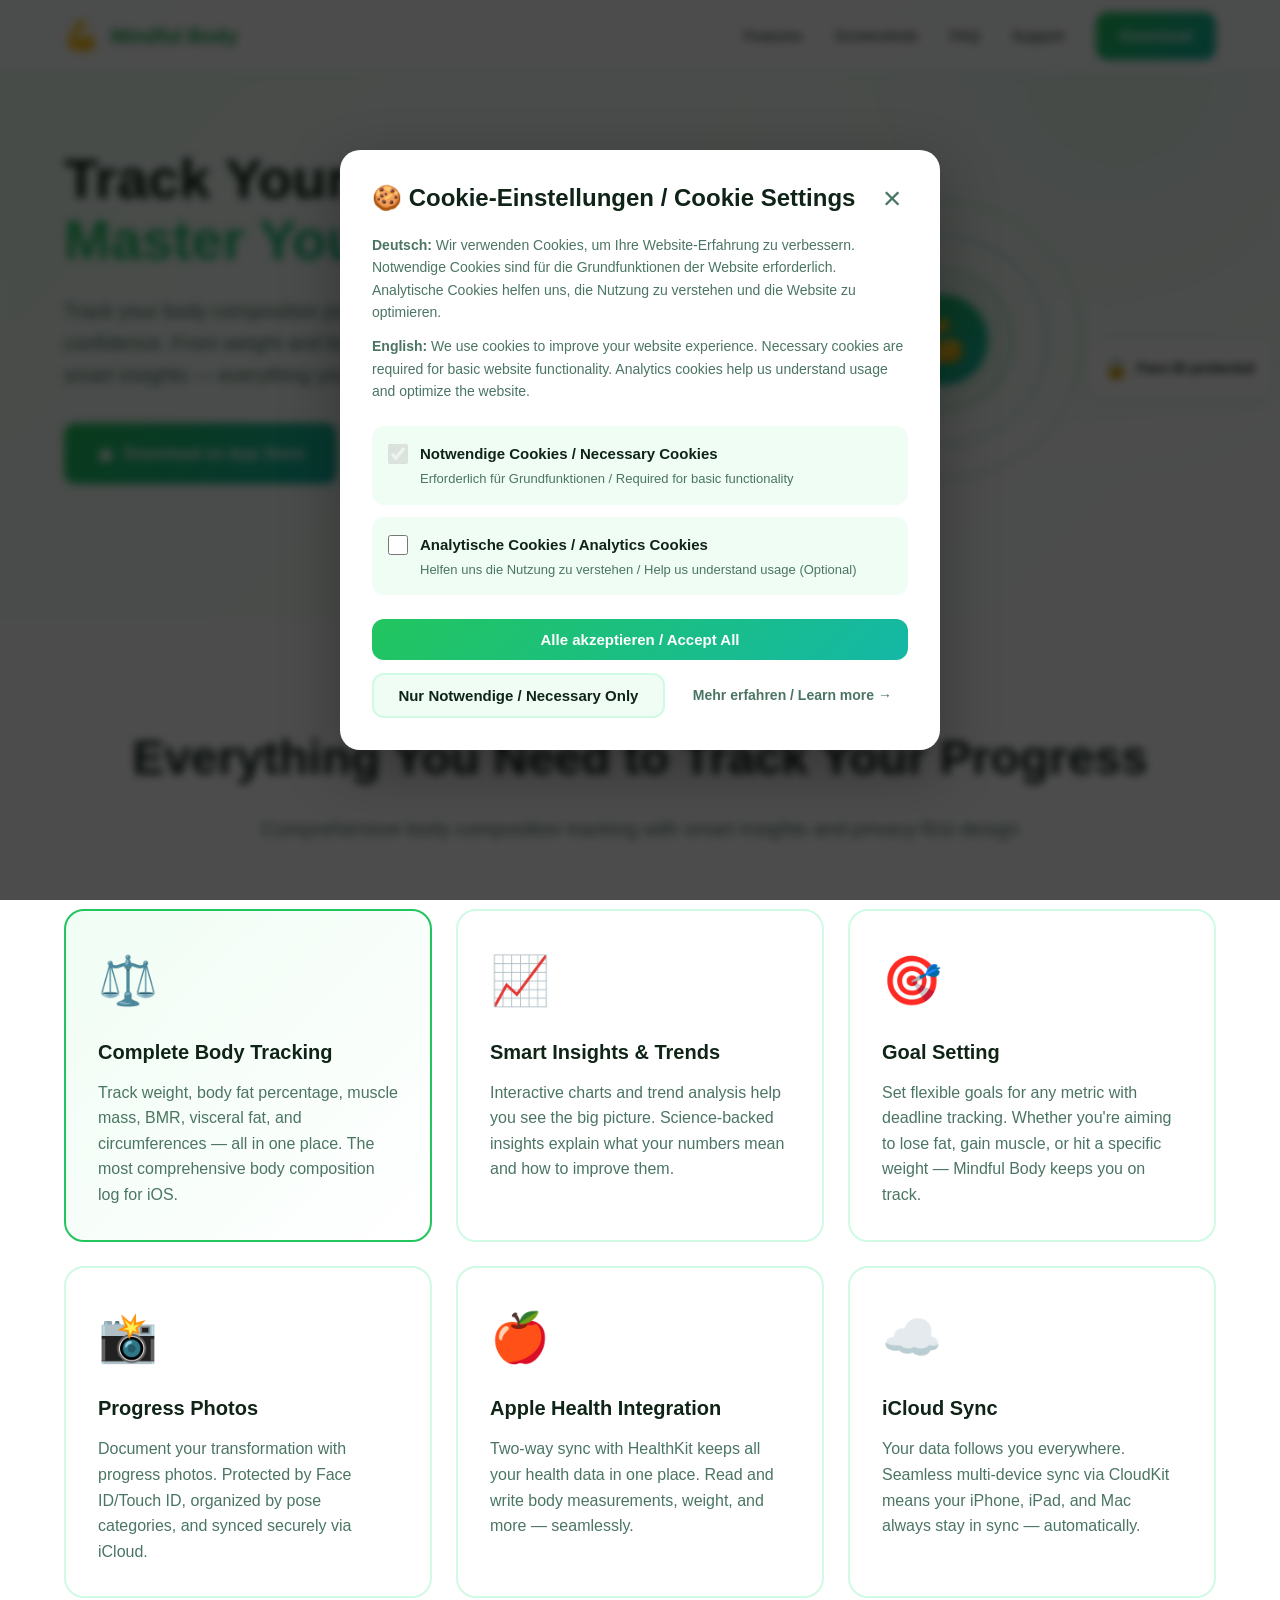
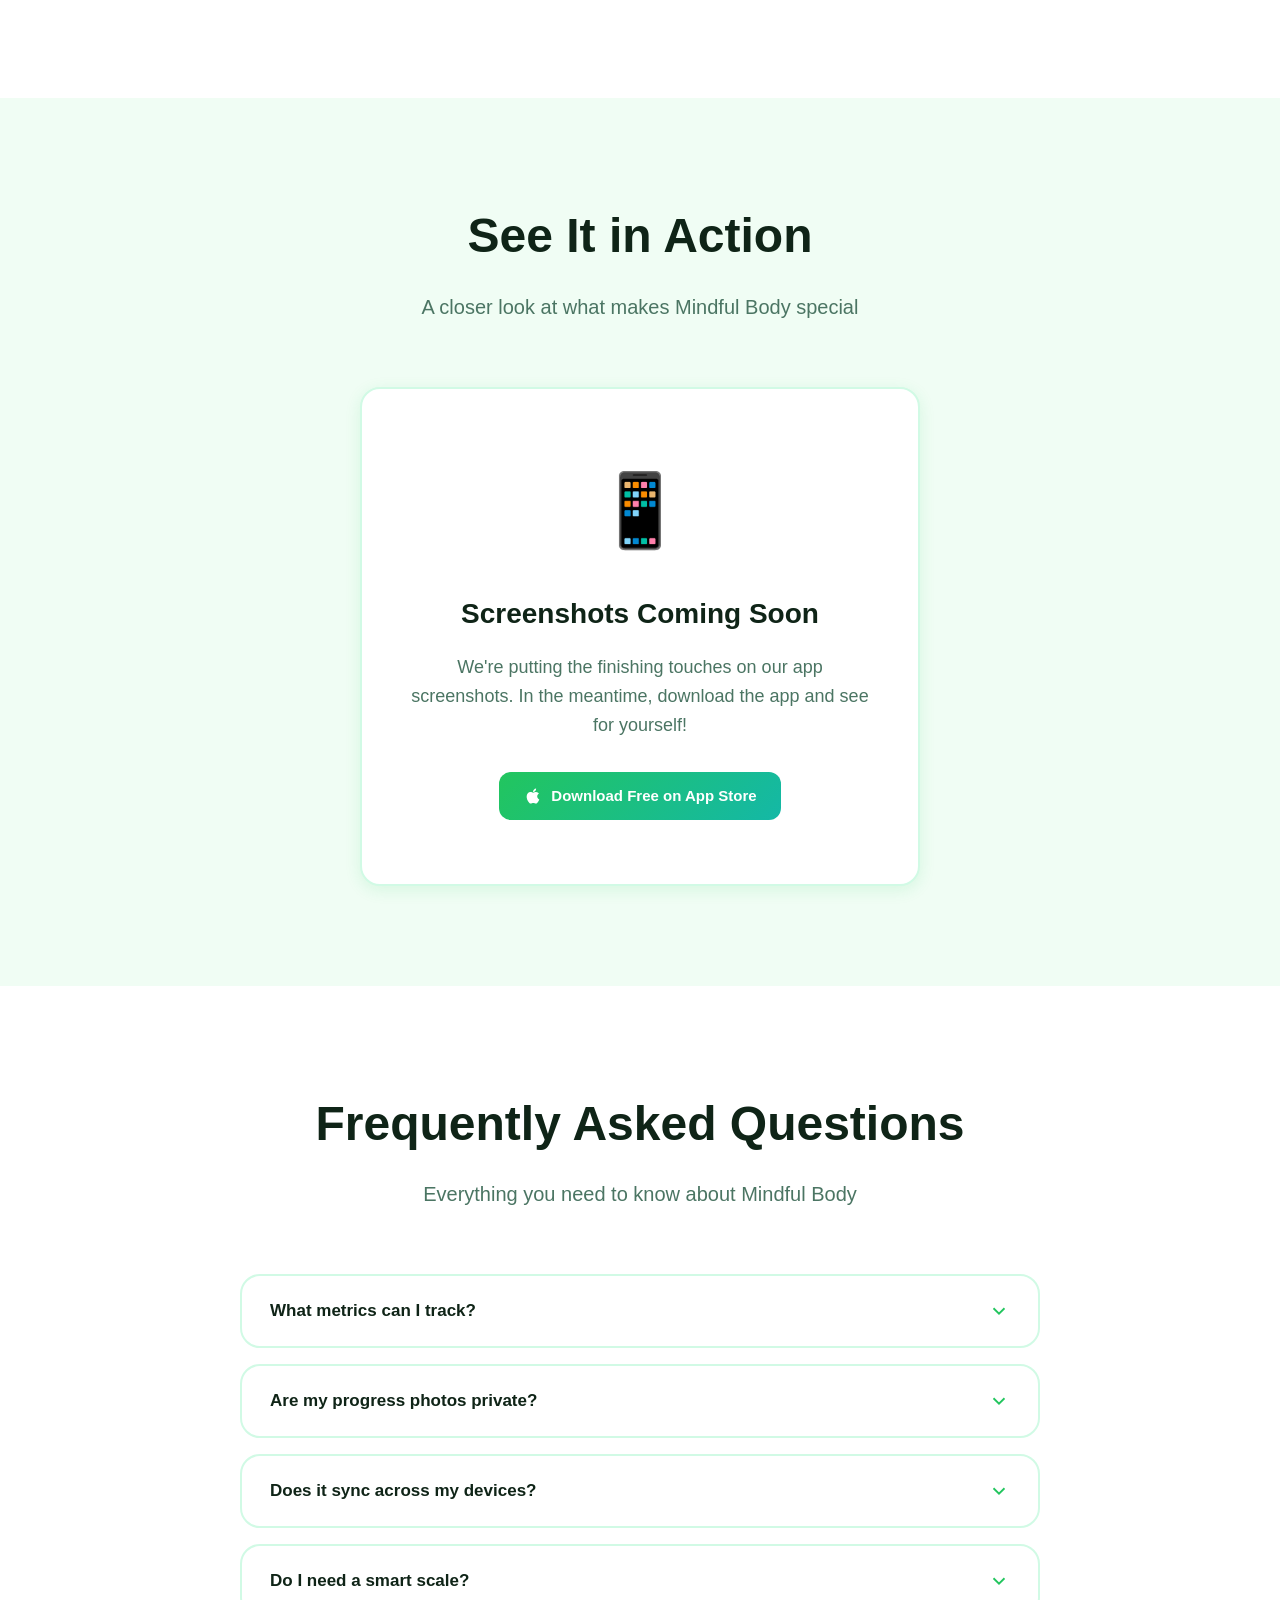
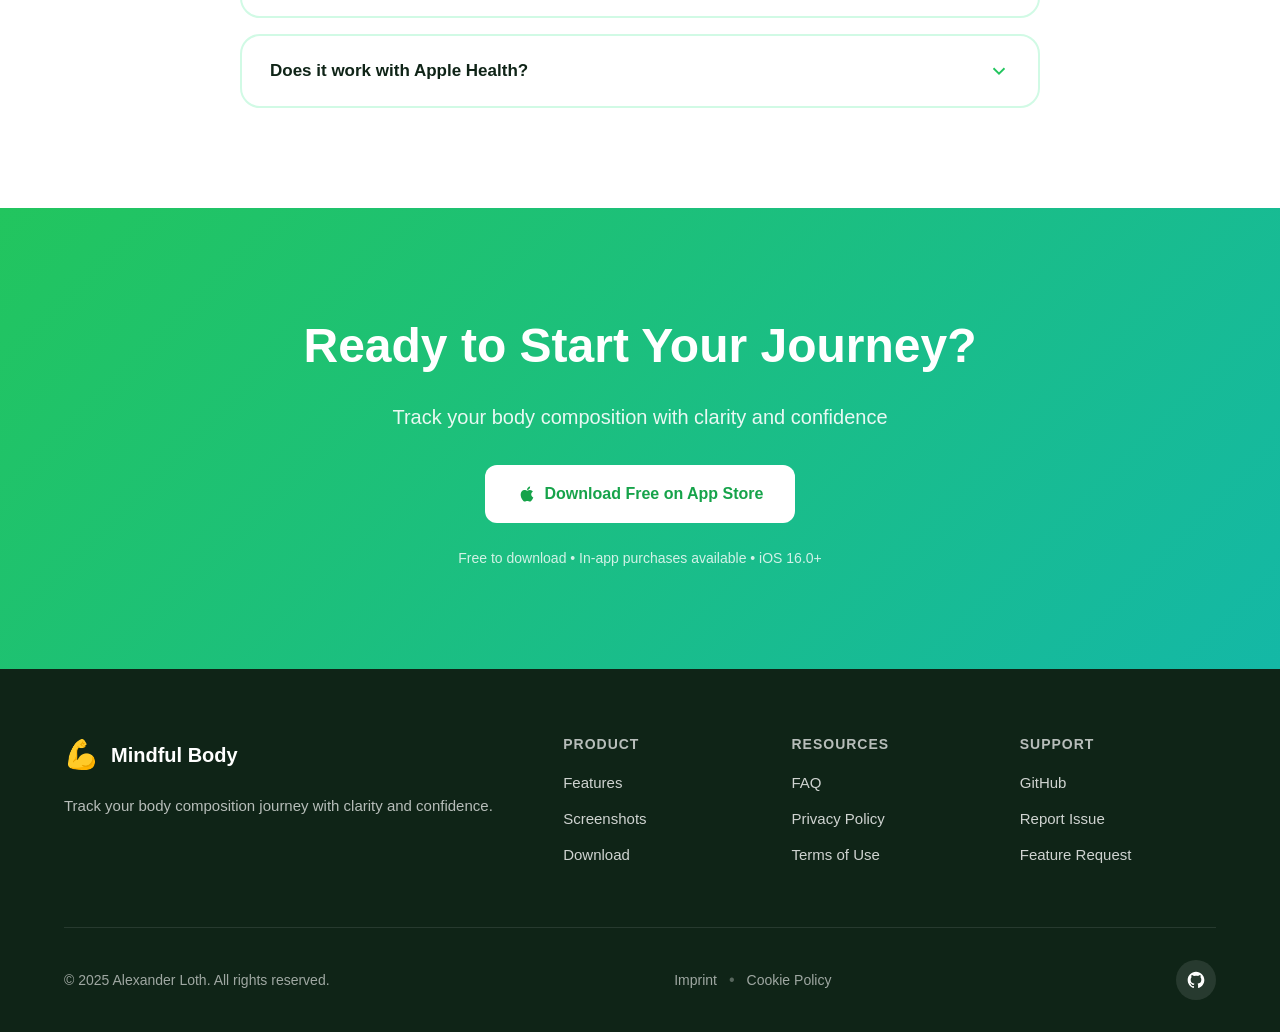
==== index.html @ 0f6cec5b "Add GitHub Pages landing page - Green/teal color scheme adapted from Mindful Coffee design - Hero se" ====
<!DOCTYPE html>
<html lang="en">
<head>
    <meta charset="UTF-8">
    <meta name="viewport" content="width=device-width, initial-scale=1.0">
    <meta name="description" content="Mindful Body - Track your body composition journey with clarity and confidence. Weight, body fat, muscle mass, progress photos, and Apple Health integration for iOS.">
    <meta name="keywords" content="body composition tracker, weight tracker, body fat tracker, muscle mass, BMR, visceral fat, progress photos, Apple Health, HealthKit, iOS app, fitness app">
    <meta name="author" content="Alexander Loth">
    
    <!-- Open Graph / Facebook -->
    <meta property="og:type" content="website">
    <meta property="og:url" content="https://github.com/aloth/mindful-body">
    <meta property="og:title" content="Mindful Body - Body Composition Tracker for iOS">
    <meta property="og:description" content="Track your body composition journey with clarity and confidence. Weight, body fat, muscle mass, progress photos, and Apple Health integration.">
    
    <!-- Twitter -->
    <meta property="twitter:card" content="summary_large_image">
    <meta property="twitter:url" content="https://github.com/aloth/mindful-body">
    <meta property="twitter:title" content="Mindful Body - Body Composition Tracker for iOS">
    <meta property="twitter:description" content="Track your body composition journey with clarity and confidence.">
    
    <!-- Apple -->
    <meta name="apple-mobile-web-app-capable" content="yes">
    <meta name="apple-mobile-web-app-status-bar-style" content="black-translucent">
    
    <title>Mindful Body - Body Composition Tracker for iOS</title>
    
    <link rel="stylesheet" href="styles.css">
</head>
<body>
    <!-- Navigation -->
    <nav class="navbar">
        <div class="container">
            <div class="nav-content">
                <div class="logo">
                    <span class="logo-icon">💪</span>
                    <span class="logo-text">Mindful Body</span>
                </div>
                <div class="nav-links">
                    <a href="#features" class="nav-link">Features</a>
                    <a href="#screenshots" class="nav-link">Screenshots</a>
                    <a href="#faq" class="nav-link">FAQ</a>
                    <a href="https://github.com/aloth/mindful-body/issues" class="nav-link" target="_blank">Support</a>
                    <a href="https://apps.apple.com/app/id6760477510" class="btn-primary" target="_blank">
                        Download
                    </a>
                </div>
                <button class="mobile-menu-toggle" aria-label="Toggle menu">
                    <span></span>
                    <span></span>
                    <span></span>
                </button>
            </div>
        </div>
    </nav>

    <!-- Hero Section -->
    <section class="hero">
        <div class="container">
            <div class="hero-content">
                <div class="hero-text">
                    <h1 class="hero-title">
                        Track Your Body,<br>
                        <span class="gradient-text">Master Your Health</span>
                    </h1>
                    <p class="hero-subtitle">
                        Track your body composition journey with clarity and confidence. From weight and body fat to progress photos and smart insights — everything you need to reach your goals.
                    </p>
                    <div class="hero-buttons">
                        <a href="https://apps.apple.com/app/id6760477510" class="btn-primary btn-large" target="_blank">
                            <svg class="apple-icon" viewBox="0 0 24 24" fill="currentColor">
                                <path d="M17.05 20.28c-.98.95-2.05.88-3.08.4-1.09-.5-2.08-.48-3.24 0-1.44.62-2.2.44-3.06-.4C2.79 15.25 3.51 7.59 9.05 7.31c1.35.07 2.29.74 3.08.8 1.18-.24 2.31-.93 3.57-.84 1.51.12 2.65.72 3.4 1.8-3.12 1.87-2.38 5.98.48 7.13-.57 1.5-1.31 2.99-2.54 4.09l.01-.01zM12.03 7.25c-.15-2.23 1.66-4.07 3.74-4.25.29 2.58-2.34 4.5-3.74 4.25z"/>
                            </svg>
                            Download on App Store
                        </a>
                        <a href="https://github.com/aloth/mindful-body" class="btn-secondary btn-large" target="_blank">
                            <svg class="github-icon" viewBox="0 0 24 24" fill="currentColor">
                                <path d="M12 2C6.477 2 2 6.477 2 12c0 4.42 2.865 8.17 6.839 9.49.5.092.682-.217.682-.482 0-.237-.008-.866-.013-1.7-2.782.603-3.369-1.34-3.369-1.34-.454-1.156-1.11-1.463-1.11-1.463-.908-.62.069-.608.069-.608 1.003.07 1.531 1.03 1.531 1.03.892 1.529 2.341 1.087 2.91.831.092-.646.35-1.086.636-1.336-2.22-.253-4.555-1.11-4.555-4.943 0-1.091.39-1.984 1.029-2.683-.103-.253-.446-1.27.098-2.647 0 0 .84-.269 2.75 1.025A9.578 9.578 0 0112 6.836c.85.004 1.705.114 2.504.336 1.909-1.294 2.747-1.025 2.747-1.025.546 1.377.203 2.394.1 2.647.64.699 1.028 1.592 1.028 2.683 0 3.842-2.339 4.687-4.566 4.935.359.309.678.919.678 1.852 0 1.336-.012 2.415-.012 2.743 0 .267.18.578.688.48C19.138 20.167 22 16.418 22 12c0-5.523-4.477-10-10-10z"/>
                            </svg>
                            View on GitHub
                        </a>
                    </div>
                </div>
                <div class="hero-visual">
                    <div class="hero-graphic">
                        <div class="graphic-ring ring-1"></div>
                        <div class="graphic-ring ring-2"></div>
                        <div class="graphic-ring ring-3"></div>
                        <div class="graphic-center">
                            <span class="graphic-emoji">💪</span>
                        </div>
                    </div>
                    <div class="floating-badge badge-1">
                        <span class="badge-icon">📊</span>
                        <span class="badge-text">Real-time tracking</span>
                    </div>
                    <div class="floating-badge badge-2">
                        <span class="badge-icon">🔒</span>
                        <span class="badge-text">Face ID protected</span>
                    </div>
                    <div class="floating-badge badge-3">
                        <span class="badge-icon">☁️</span>
                        <span class="badge-text">iCloud sync</span>
                    </div>
                </div>
            </div>
        </div>
    </section>

    <!-- Features Section -->
    <section id="features" class="features">
        <div class="container">
            <div class="section-header">
                <h2 class="section-title">Everything You Need to Track Your Progress</h2>
                <p class="section-subtitle">Comprehensive body composition tracking with smart insights and privacy-first design</p>
            </div>
            
            <div class="features-grid">
                <div class="feature-card featured">
                    <div class="feature-icon">⚖️</div>
                    <h3 class="feature-title">Complete Body Tracking</h3>
                    <p class="feature-description">Track weight, body fat percentage, muscle mass, BMR, visceral fat, and circumferences — all in one place. The most comprehensive body composition log for iOS.</p>
                </div>
                
                <div class="feature-card">
                    <div class="feature-icon">📈</div>
                    <h3 class="feature-title">Smart Insights & Trends</h3>
                    <p class="feature-description">Interactive charts and trend analysis help you see the big picture. Science-backed insights explain what your numbers mean and how to improve them.</p>
                </div>
                
                <div class="feature-card">
                    <div class="feature-icon">🎯</div>
                    <h3 class="feature-title">Goal Setting</h3>
                    <p class="feature-description">Set flexible goals for any metric with deadline tracking. Whether you're aiming to lose fat, gain muscle, or hit a specific weight — Mindful Body keeps you on track.</p>
                </div>
                
                <div class="feature-card">
                    <div class="feature-icon">📸</div>
                    <h3 class="feature-title">Progress Photos</h3>
                    <p class="feature-description">Document your transformation with progress photos. Protected by Face ID/Touch ID, organized by pose categories, and synced securely via iCloud.</p>
                </div>
                
                <div class="feature-card">
                    <div class="feature-icon">🍎</div>
                    <h3 class="feature-title">Apple Health Integration</h3>
                    <p class="feature-description">Two-way sync with HealthKit keeps all your health data in one place. Read and write body measurements, weight, and more — seamlessly.</p>
                </div>
                
                <div class="feature-card">
                    <div class="feature-icon">☁️</div>
                    <h3 class="feature-title">iCloud Sync</h3>
                    <p class="feature-description">Your data follows you everywhere. Seamless multi-device sync via CloudKit means your iPhone, iPad, and Mac always stay in sync — automatically.</p>
                </div>
            </div>
        </div>
    </section>

    <!-- Screenshots Section -->
    <section id="screenshots" class="screenshots">
        <div class="container">
            <div class="section-header">
                <h2 class="section-title">See It in Action</h2>
                <p class="section-subtitle">A closer look at what makes Mindful Body special</p>
            </div>
            
            <div class="screenshots-coming-soon">
                <div class="coming-soon-card">
                    <div class="coming-soon-icon">📱</div>
                    <h3 class="coming-soon-title">Screenshots Coming Soon</h3>
                    <p class="coming-soon-description">We're putting the finishing touches on our app screenshots. In the meantime, download the app and see for yourself!</p>
                    <a href="https://apps.apple.com/app/id6760477510" class="btn-primary" target="_blank">
                        <svg class="apple-icon" viewBox="0 0 24 24" fill="currentColor">
                            <path d="M17.05 20.28c-.98.95-2.05.88-3.08.4-1.09-.5-2.08-.48-3.24 0-1.44.62-2.2.44-3.06-.4C2.79 15.25 3.51 7.59 9.05 7.31c1.35.07 2.29.74 3.08.8 1.18-.24 2.31-.93 3.57-.84 1.51.12 2.65.72 3.4 1.8-3.12 1.87-2.38 5.98.48 7.13-.57 1.5-1.31 2.99-2.54 4.09l.01-.01zM12.03 7.25c-.15-2.23 1.66-4.07 3.74-4.25.29 2.58-2.34 4.5-3.74 4.25z"/>
                        </svg>
                        Download Free on App Store
                    </a>
                </div>
            </div>
        </div>
    </section>

    <!-- FAQ Section -->
    <section id="faq" class="faq">
        <div class="container">
            <div class="section-header">
                <h2 class="section-title">Frequently Asked Questions</h2>
                <p class="section-subtitle">Everything you need to know about Mindful Body</p>
            </div>
            
            <div class="faq-list">
                <div class="faq-item">
                    <button class="faq-question" aria-expanded="false">
                        <span>What metrics can I track?</span>
                        <svg class="faq-icon" viewBox="0 0 24 24" fill="none" stroke="currentColor" stroke-width="2">
                            <path d="M6 9l6 6 6-6"/>
                        </svg>
                    </button>
                    <div class="faq-answer">
                        <p>Mindful Body supports a comprehensive set of body metrics: <strong>weight</strong>, <strong>body fat percentage</strong>, <strong>muscle mass</strong>, <strong>BMR (Basal Metabolic Rate)</strong>, <strong>visceral fat level</strong>, and <strong>body circumferences</strong> (waist, hips, chest, arms, legs, and more). You can log as many or as few as you like — the app works with any smart scale or manual entry.</p>
                    </div>
                </div>
                
                <div class="faq-item">
                    <button class="faq-question" aria-expanded="false">
                        <span>Are my progress photos private?</span>
                        <svg class="faq-icon" viewBox="0 0 24 24" fill="none" stroke="currentColor" stroke-width="2">
                            <path d="M6 9l6 6 6-6"/>
                        </svg>
                    </button>
                    <div class="faq-answer">
                        <p>Absolutely. Progress photos are protected by <strong>Face ID or Touch ID</strong> — you need to authenticate to view them. Photos are stored securely on your device and synced via your private iCloud account (CloudKit). They are <strong>never shared with third parties</strong> and never leave your personal iCloud storage.</p>
                    </div>
                </div>
                
                <div class="faq-item">
                    <button class="faq-question" aria-expanded="false">
                        <span>Does it sync across my devices?</span>
                        <svg class="faq-icon" viewBox="0 0 24 24" fill="none" stroke="currentColor" stroke-width="2">
                            <path d="M6 9l6 6 6-6"/>
                        </svg>
                    </button>
                    <div class="faq-answer">
                        <p>Yes! Mindful Body uses <strong>iCloud / CloudKit</strong> for seamless multi-device sync. All your measurements, goals, and photos stay in sync across your iPhone, iPad, and Mac automatically — as long as you're signed into the same Apple ID.</p>
                    </div>
                </div>
                
                <div class="faq-item">
                    <button class="faq-question" aria-expanded="false">
                        <span>Do I need a smart scale?</span>
                        <svg class="faq-icon" viewBox="0 0 24 24" fill="none" stroke="currentColor" stroke-width="2">
                            <path d="M6 9l6 6 6-6"/>
                        </svg>
                    </button>
                    <div class="faq-answer">
                        <p>No smart scale required! You can <strong>manually enter</strong> any metric directly in the app. If you do have a smart scale that syncs with Apple Health, Mindful Body can automatically read those measurements via HealthKit integration — making logging effortless.</p>
                    </div>
                </div>
                
                <div class="faq-item">
                    <button class="faq-question" aria-expanded="false">
                        <span>Does it work with Apple Health?</span>
                        <svg class="faq-icon" viewBox="0 0 24 24" fill="none" stroke="currentColor" stroke-width="2">
                            <path d="M6 9l6 6 6-6"/>
                        </svg>
                    </button>
                    <div class="faq-answer">
                        <p>Yes — Mindful Body has <strong>two-way HealthKit integration</strong>. It reads body measurements from Apple Health (great if your scale syncs there) and writes your logged data back to Apple Health, keeping your health ecosystem complete and up to date.</p>
                    </div>
                </div>
            </div>
        </div>
    </section>

    <!-- CTA Section -->
    <section class="cta">
        <div class="container">
            <div class="cta-content">
                <h2 class="cta-title">Ready to Start Your Journey?</h2>
                <p class="cta-subtitle">Track your body composition with clarity and confidence</p>
                <div class="cta-buttons">
                    <a href="https://apps.apple.com/app/id6760477510" class="btn-primary btn-large" target="_blank">
                        <svg class="apple-icon" viewBox="0 0 24 24" fill="currentColor">
                            <path d="M17.05 20.28c-.98.95-2.05.88-3.08.4-1.09-.5-2.08-.48-3.24 0-1.44.62-2.2.44-3.06-.4C2.79 15.25 3.51 7.59 9.05 7.31c1.35.07 2.29.74 3.08.8 1.18-.24 2.31-.93 3.57-.84 1.51.12 2.65.72 3.4 1.8-3.12 1.87-2.38 5.98.48 7.13-.57 1.5-1.31 2.99-2.54 4.09l.01-.01zM12.03 7.25c-.15-2.23 1.66-4.07 3.74-4.25.29 2.58-2.34 4.5-3.74 4.25z"/>
                        </svg>
                        Download Free on App Store
                    </a>
                </div>
                <p class="cta-note">Free to download • In-app purchases available • iOS 16.0+</p>
            </div>
        </div>
    </section>

    <!-- Footer -->
    <footer class="footer">
        <div class="container">
            <div class="footer-content">
                <div class="footer-brand">
                    <div class="footer-logo">
                        <span class="logo-icon">💪</span>
                        <span class="logo-text">Mindful Body</span>
                    </div>
                    <p class="footer-description">
                        Track your body composition journey with clarity and confidence.
                    </p>
                </div>
                
                <div class="footer-links">
                    <div class="footer-column">
                        <h4 class="footer-heading">Product</h4>
                        <a href="#features" class="footer-link">Features</a>
                        <a href="#screenshots" class="footer-link">Screenshots</a>
                        <a href="https://apps.apple.com/app/id6760477510" class="footer-link" target="_blank">Download</a>
                    </div>
                    
                    <div class="footer-column">
                        <h4 class="footer-heading">Resources</h4>
                        <a href="https://github.com/aloth/mindful-body/blob/main/FAQ.md" class="footer-link" target="_blank">FAQ</a>
                        <a href="https://github.com/aloth/mindful-body/blob/main/privacy_policy.md" class="footer-link" target="_blank">Privacy Policy</a>
                        <a href="https://github.com/aloth/mindful-body/blob/main/terms.md" class="footer-link" target="_blank">Terms of Use</a>
                    </div>
                    
                    <div class="footer-column">
                        <h4 class="footer-heading">Support</h4>
                        <a href="https://github.com/aloth/mindful-body" class="footer-link" target="_blank">GitHub</a>
                        <a href="https://github.com/aloth/mindful-body/issues" class="footer-link" target="_blank">Report Issue</a>
                        <a href="https://github.com/aloth/mindful-body/issues" class="footer-link" target="_blank">Feature Request</a>
                    </div>
                </div>
            </div>
            
            <div class="footer-bottom">
                <p class="footer-copyright">© 2025 Alexander Loth. All rights reserved.</p>
                <div class="footer-legal">
                    <a href="https://alexloth.com/impressum/" class="footer-link" target="_blank">Imprint</a>
                    <span class="footer-separator">•</span>
                    <a href="https://alexloth.com/cookie-policy-eu/" class="footer-link" target="_blank">Cookie Policy</a>
                </div>
                <div class="footer-social">
                    <a href="https://github.com/aloth/mindful-body" class="social-link" target="_blank" aria-label="GitHub">
                        <svg viewBox="0 0 24 24" fill="currentColor">
                            <path d="M12 2C6.477 2 2 6.477 2 12c0 4.42 2.865 8.17 6.839 9.49.5.092.682-.217.682-.482 0-.237-.008-.866-.013-1.7-2.782.603-3.369-1.34-3.369-1.34-.454-1.156-1.11-1.463-1.11-1.463-.908-.62.069-.608.069-.608 1.003.07 1.531 1.03 1.531 1.03.892 1.529 2.341 1.087 2.91.831.092-.646.35-1.086.636-1.336-2.22-.253-4.555-1.11-4.555-4.943 0-1.091.39-1.984 1.029-2.683-.103-.253-.446-1.27.098-2.647 0 0 .84-.269 2.75 1.025A9.578 9.578 0 0112 6.836c.85.004 1.705.114 2.504.336 1.909-1.294 2.747-1.025 2.747-1.025.546 1.377.203 2.394.1 2.647.64.699 1.028 1.592 1.028 2.683 0 3.842-2.339 4.687-4.566 4.935.359.309.678.919.678 1.852 0 1.336-.012 2.415-.012 2.743 0 .267.18.578.688.48C19.138 20.167 22 16.418 22 12c0-5.523-4.477-10-10-10z"/>
                        </svg>
                    </a>
                </div>
            </div>
        </div>
    </footer>

    <!-- Cookie Consent Banner (GDPR/TTDSG compliant) -->
    <div id="cookie-consent-banner" class="cookie-banner" style="display: none;">
        <div class="cookie-backdrop"></div>
        <div class="cookie-content">
            <div class="cookie-header">
                <h3 class="cookie-title">🍪 Cookie-Einstellungen / Cookie Settings</h3>
                <button class="cookie-close" onclick="closeCookieBanner()" aria-label="Close">×</button>
            </div>
            
            <div class="cookie-description">
                <p><strong>Deutsch:</strong> Wir verwenden Cookies, um Ihre Website-Erfahrung zu verbessern. Notwendige Cookies sind für die Grundfunktionen der Website erforderlich. Analytische Cookies helfen uns, die Nutzung zu verstehen und die Website zu optimieren.</p>
                <p><strong>English:</strong> We use cookies to improve your website experience. Necessary cookies are required for basic website functionality. Analytics cookies help us understand usage and optimize the website.</p>
            </div>
            
            <div class="cookie-options">
                <div class="cookie-option">
                    <label class="cookie-label">
                        <input type="checkbox" id="necessary-cookies" checked disabled>
                        <div class="cookie-option-content">
                            <span class="cookie-option-title">Notwendige Cookies / Necessary Cookies</span>
                            <span class="cookie-option-desc">Erforderlich für Grundfunktionen / Required for basic functionality</span>
                        </div>
                    </label>
                </div>
                
                <div class="cookie-option">
                    <label class="cookie-label">
                        <input type="checkbox" id="analytics-cookies">
                        <div class="cookie-option-content">
                            <span class="cookie-option-title">Analytische Cookies / Analytics Cookies</span>
                            <span class="cookie-option-desc">Helfen uns die Nutzung zu verstehen / Help us understand usage (Optional)</span>
                        </div>
                    </label>
                </div>
            </div>
            
            <div class="cookie-buttons">
                <button onclick="acceptAllCookies()" class="btn-primary cookie-btn">
                    Alle akzeptieren / Accept All
                </button>
                <button onclick="acceptNecessaryOnly()" class="btn-secondary cookie-btn">
                    Nur Notwendige / Necessary Only
                </button>
                <a href="https://alexloth.com/cookie-policy-eu/" target="_blank" class="btn-text cookie-btn">
                    Mehr erfahren / Learn more →
                </a>
            </div>
        </div>
    </div>

    <script src="script.js"></script>
</body>
</html>
---- styles.css ----
/* Reset and Base Styles */
* {
    margin: 0;
    padding: 0;
    box-sizing: border-box;
}

/* Self-hosted fonts for GDPR compliance */
@font-face {
    font-family: 'Inter';
    src: url('fonts/Inter-Regular.woff2') format('woff2');
    font-weight: 400;
    font-style: normal;
    font-display: swap;
}

@font-face {
    font-family: 'Inter';
    src: url('fonts/Inter-Medium.woff2') format('woff2');
    font-weight: 500;
    font-style: normal;
    font-display: swap;
}

@font-face {
    font-family: 'Inter';
    src: url('fonts/Inter-SemiBold.woff2') format('woff2');
    font-weight: 600;
    font-style: normal;
    font-display: swap;
}

@font-face {
    font-family: 'Inter';
    src: url('fonts/Inter-Bold.woff2') format('woff2');
    font-weight: 700;
    font-style: normal;
    font-display: swap;
}

:root {
    --color-primary: #22c55e;
    --color-primary-light: #4ade80;
    --color-primary-dark: #16a34a;
    --color-secondary: #14b8a6;
    --color-secondary-dark: #0d9488;
    --color-accent: #10b981;
    --color-bg: #FFFFFF;
    --color-bg-alt: #F0FDF4;
    --color-text: #0f2417;
    --color-text-light: #4b7563;
    --color-border: #D1FAE5;
    --color-success: #22c55e;
    --font-primary: 'Inter', -apple-system, BlinkMacSystemFont, 'Segoe UI', sans-serif;
    --shadow-sm: 0 2px 8px rgba(34, 197, 94, 0.08);
    --shadow-md: 0 4px 16px rgba(34, 197, 94, 0.12);
    --shadow-lg: 0 8px 32px rgba(34, 197, 94, 0.16);
    --radius-sm: 8px;
    --radius-md: 12px;
    --radius-lg: 20px;
    --transition: all 0.3s cubic-bezier(0.4, 0, 0.2, 1);
}

body {
    font-family: var(--font-primary);
    color: var(--color-text);
    background: var(--color-bg);
    line-height: 1.6;
    overflow-x: hidden;
}

.container {
    max-width: 1200px;
    margin: 0 auto;
    padding: 0 24px;
}

/* Navigation */
.navbar {
    position: fixed;
    top: 0;
    left: 0;
    right: 0;
    background: rgba(255, 255, 255, 0.8);
    backdrop-filter: blur(20px);
    -webkit-backdrop-filter: blur(20px);
    border-bottom: 1px solid var(--color-border);
    z-index: 1000;
    transition: var(--transition);
}

.navbar.scrolled {
    background: rgba(255, 255, 255, 0.95);
    box-shadow: var(--shadow-sm);
}

.nav-content {
    display: flex;
    align-items: center;
    justify-content: space-between;
    height: 72px;
}

.logo {
    display: flex;
    align-items: center;
    gap: 12px;
    font-size: 20px;
    font-weight: 700;
    color: var(--color-primary-dark);
    text-decoration: none;
}

.logo-icon {
    font-size: 28px;
}

.nav-links {
    display: flex;
    align-items: center;
    gap: 32px;
}

.nav-link {
    color: var(--color-text);
    text-decoration: none;
    font-weight: 500;
    font-size: 15px;
    transition: var(--transition);
}

.nav-link:hover {
    color: var(--color-primary-dark);
}

.mobile-menu-toggle {
    display: none;
    flex-direction: column;
    gap: 5px;
    background: none;
    border: none;
    cursor: pointer;
    padding: 8px;
}

.mobile-menu-toggle span {
    display: block;
    width: 24px;
    height: 2px;
    background: var(--color-text);
    border-radius: 2px;
    transition: var(--transition);
}

/* Buttons */
.btn-primary,
.btn-secondary,
.btn-text {
    display: inline-flex;
    align-items: center;
    justify-content: center;
    gap: 8px;
    padding: 12px 24px;
    border-radius: var(--radius-md);
    font-weight: 600;
    font-size: 15px;
    text-decoration: none;
    transition: var(--transition);
    cursor: pointer;
    border: none;
}

.btn-primary {
    background: linear-gradient(135deg, var(--color-primary) 0%, var(--color-secondary) 100%);
    color: white;
}

.btn-primary:hover {
    background: linear-gradient(135deg, var(--color-primary-dark) 0%, var(--color-secondary-dark) 100%);
    transform: translateY(-2px);
    box-shadow: var(--shadow-md);
}

.btn-secondary {
    background: var(--color-bg-alt);
    color: var(--color-text);
    border: 2px solid var(--color-border);
}

.btn-secondary:hover {
    background: white;
    border-color: var(--color-primary);
    color: var(--color-primary-dark);
}

.btn-text {
    background: none;
    color: var(--color-primary-dark);
    padding: 12px 0;
}

.btn-text:hover {
    color: var(--color-secondary-dark);
}

.btn-large {
    padding: 16px 32px;
    font-size: 16px;
}

.apple-icon,
.github-icon {
    width: 20px;
    height: 20px;
}

/* Hero Section */
.hero {
    padding: 140px 0 80px;
    background: linear-gradient(135deg, var(--color-bg-alt) 0%, var(--color-bg) 100%);
    position: relative;
    overflow: hidden;
}

.hero::before {
    content: '';
    position: absolute;
    top: -50%;
    right: -20%;
    width: 800px;
    height: 800px;
    background: radial-gradient(circle, rgba(34, 197, 94, 0.07) 0%, transparent 70%);
    border-radius: 50%;
}

.hero-content {
    display: grid;
    grid-template-columns: 1fr 1fr;
    gap: 60px;
    align-items: center;
}

.hero-title {
    font-size: 56px;
    font-weight: 800;
    line-height: 1.1;
    margin-bottom: 24px;
    color: var(--color-text);
}

.gradient-text {
    background: linear-gradient(135deg, var(--color-primary) 0%, var(--color-secondary) 100%);
    -webkit-background-clip: text;
    -webkit-text-fill-color: transparent;
    background-clip: text;
}

.hero-subtitle {
    font-size: 20px;
    color: var(--color-text-light);
    margin-bottom: 32px;
    line-height: 1.6;
}

.hero-buttons {
    display: flex;
    gap: 16px;
    margin-bottom: 48px;
    flex-wrap: wrap;
}

/* Hero Visual - Animated Graphic */
.hero-visual {
    position: relative;
    display: flex;
    justify-content: center;
    align-items: center;
    min-height: 400px;
}

.hero-graphic {
    position: relative;
    width: 280px;
    height: 280px;
    display: flex;
    align-items: center;
    justify-content: center;
}

.graphic-ring {
    position: absolute;
    border-radius: 50%;
    border: 2px solid;
    animation: rotate 12s linear infinite;
}

.ring-1 {
    width: 280px;
    height: 280px;
    border-color: rgba(34, 197, 94, 0.25);
    animation-duration: 16s;
}

.ring-2 {
    width: 210px;
    height: 210px;
    border-color: rgba(20, 184, 166, 0.3);
    animation-duration: 12s;
    animation-direction: reverse;
}

.ring-3 {
    width: 140px;
    height: 140px;
    border-color: rgba(34, 197, 94, 0.4);
    animation-duration: 8s;
}

@keyframes rotate {
    from { transform: rotate(0deg); }
    to { transform: rotate(360deg); }
}

.graphic-center {
    width: 90px;
    height: 90px;
    background: linear-gradient(135deg, var(--color-primary) 0%, var(--color-secondary) 100%);
    border-radius: 50%;
    display: flex;
    align-items: center;
    justify-content: center;
    box-shadow: 0 0 40px rgba(34, 197, 94, 0.35);
    animation: pulse-glow 3s ease-in-out infinite;
    z-index: 1;
}

.graphic-emoji {
    font-size: 40px;
}

@keyframes pulse-glow {
    0%, 100% { box-shadow: 0 0 40px rgba(34, 197, 94, 0.35); transform: scale(1); }
    50% { box-shadow: 0 0 60px rgba(34, 197, 94, 0.55); transform: scale(1.05); }
}

.floating-badge {
    position: absolute;
    display: flex;
    align-items: center;
    gap: 8px;
    padding: 12px 16px;
    background: white;
    border-radius: var(--radius-md);
    box-shadow: var(--shadow-md);
    font-size: 14px;
    font-weight: 600;
    animation: bounce 3s ease-in-out infinite;
}

.badge-1 {
    top: 10%;
    left: -10%;
    animation-delay: 0s;
}

.badge-2 {
    top: 50%;
    right: -10%;
    animation-delay: 1s;
}

.badge-3 {
    bottom: 15%;
    left: -5%;
    animation-delay: 2s;
}

@keyframes bounce {
    0%, 100% { transform: translateY(0); }
    50% { transform: translateY(-10px); }
}

.badge-icon {
    font-size: 20px;
}

/* Features Section */
.features {
    padding: 100px 0;
}

.section-header {
    text-align: center;
    margin-bottom: 64px;
}

.section-title {
    font-size: 48px;
    font-weight: 800;
    margin-bottom: 16px;
    color: var(--color-text);
}

.section-subtitle {
    font-size: 20px;
    color: var(--color-text-light);
}

.features-grid {
    display: grid;
    grid-template-columns: repeat(auto-fit, minmax(320px, 1fr));
    gap: 24px;
}

.feature-card {
    background: white;
    padding: 32px;
    border-radius: var(--radius-lg);
    border: 2px solid var(--color-border);
    transition: var(--transition);
    position: relative;
}

.feature-card:hover {
    transform: translateY(-8px);
    box-shadow: var(--shadow-lg);
    border-color: var(--color-primary);
}

.feature-card.featured {
    background: linear-gradient(135deg, var(--color-bg-alt) 0%, white 100%);
    border-color: var(--color-primary);
}

.feature-icon {
    font-size: 48px;
    margin-bottom: 16px;
}

.feature-title {
    font-size: 20px;
    font-weight: 700;
    margin-bottom: 12px;
    color: var(--color-text);
}

.feature-description {
    color: var(--color-text-light);
    line-height: 1.6;
}

/* Screenshots Section */
.screenshots {
    padding: 100px 0;
    background: var(--color-bg-alt);
}

.screenshots-coming-soon {
    display: flex;
    justify-content: center;
}

.coming-soon-card {
    background: white;
    border-radius: var(--radius-lg);
    padding: 64px 48px;
    text-align: center;
    max-width: 560px;
    width: 100%;
    border: 2px solid var(--color-border);
    box-shadow: var(--shadow-md);
}

.coming-soon-icon {
    font-size: 72px;
    margin-bottom: 24px;
    display: block;
}

.coming-soon-title {
    font-size: 28px;
    font-weight: 700;
    margin-bottom: 16px;
    color: var(--color-text);
}

.coming-soon-description {
    font-size: 18px;
    color: var(--color-text-light);
    margin-bottom: 32px;
    line-height: 1.6;
}

/* FAQ Section */
.faq {
    padding: 100px 0;
}

.faq-list {
    max-width: 800px;
    margin: 0 auto;
    display: flex;
    flex-direction: column;
    gap: 16px;
}

.faq-item {
    background: white;
    border: 2px solid var(--color-border);
    border-radius: var(--radius-lg);
    overflow: hidden;
    transition: var(--transition);
}

.faq-item:hover {
    border-color: var(--color-primary);
    box-shadow: var(--shadow-sm);
}

.faq-item.open {
    border-color: var(--color-primary);
    box-shadow: var(--shadow-md);
}

.faq-question {
    width: 100%;
    display: flex;
    align-items: center;
    justify-content: space-between;
    padding: 24px 28px;
    background: none;
    border: none;
    cursor: pointer;
    text-align: left;
    font-size: 17px;
    font-weight: 600;
    color: var(--color-text);
    gap: 16px;
    transition: var(--transition);
}

.faq-question:hover {
    color: var(--color-primary-dark);
}

.faq-icon {
    width: 22px;
    height: 22px;
    flex-shrink: 0;
    color: var(--color-primary);
    transition: transform 0.3s ease;
}

.faq-item.open .faq-icon {
    transform: rotate(180deg);
}

.faq-answer {
    display: none;
    padding: 0 28px 24px;
}

.faq-item.open .faq-answer {
    display: block;
}

.faq-answer p {
    color: var(--color-text-light);
    line-height: 1.7;
    font-size: 16px;
}

/* CTA Section */
.cta {
    padding: 100px 0;
    background: linear-gradient(135deg, var(--color-primary) 0%, var(--color-secondary) 100%);
    color: white;
}

.cta-content {
    text-align: center;
    max-width: 800px;
    margin: 0 auto;
}

.cta-title {
    font-size: 48px;
    font-weight: 800;
    margin-bottom: 16px;
}

.cta-subtitle {
    font-size: 20px;
    margin-bottom: 32px;
    opacity: 0.9;
}

.cta-buttons {
    display: flex;
    justify-content: center;
    gap: 16px;
    margin-bottom: 24px;
}

.cta .btn-primary {
    background: white;
    color: var(--color-primary-dark);
}

.cta .btn-primary:hover {
    background: var(--color-bg-alt);
    transform: translateY(-4px);
}

.cta-note {
    font-size: 14px;
    opacity: 0.8;
}

/* Footer */
.footer {
    background: var(--color-text);
    color: white;
    padding: 64px 0 32px;
}

.footer-content {
    display: grid;
    grid-template-columns: 2fr 3fr;
    gap: 64px;
    margin-bottom: 48px;
}

.footer-logo {
    display: flex;
    align-items: center;
    gap: 12px;
    font-size: 20px;
    font-weight: 700;
    margin-bottom: 16px;
}

.footer-description {
    color: rgba(255, 255, 255, 0.7);
    font-size: 15px;
}

.footer-links {
    display: grid;
    grid-template-columns: repeat(3, 1fr);
    gap: 32px;
}

.footer-heading {
    font-size: 14px;
    font-weight: 700;
    text-transform: uppercase;
    letter-spacing: 1px;
    margin-bottom: 16px;
    opacity: 0.7;
}

.footer-link {
    display: block;
    color: rgba(255, 255, 255, 0.8);
    text-decoration: none;
    font-size: 15px;
    margin-bottom: 12px;
    transition: var(--transition);
}

.footer-link:hover {
    color: white;
    padding-left: 4px;
}

.footer-bottom {
    display: flex;
    justify-content: space-between;
    align-items: center;
    padding-top: 32px;
    border-top: 1px solid rgba(255, 255, 255, 0.1);
    gap: 24px;
}

.footer-copyright {
    color: rgba(255, 255, 255, 0.6);
    font-size: 14px;
}

.footer-legal {
    display: flex;
    align-items: center;
    gap: 12px;
}

.footer-legal .footer-link {
    color: rgba(255, 255, 255, 0.6);
    font-size: 14px;
    text-decoration: none;
    transition: var(--transition);
    margin-bottom: 0;
}

.footer-legal .footer-link:hover {
    color: white;
    padding-left: 0;
}

.footer-separator {
    color: rgba(255, 255, 255, 0.3);
    user-select: none;
    display: inline-flex;
    align-items: center;
    justify-content: center;
    line-height: 1;
}

.footer-social {
    display: flex;
    gap: 16px;
}

.social-link {
    width: 40px;
    height: 40px;
    display: flex;
    align-items: center;
    justify-content: center;
    background: rgba(255, 255, 255, 0.1);
    border-radius: 50%;
    color: white;
    transition: var(--transition);
}

.social-link:hover {
    background: rgba(255, 255, 255, 0.2);
    transform: translateY(-2px);
}

.social-link svg {
    width: 20px;
    height: 20px;
}

/* Responsive Design */
@media (max-width: 1024px) {
    .hero-content {
        grid-template-columns: 1fr;
        text-align: center;
    }
    
    .hero-visual {
        order: -1;
        min-height: 320px;
    }
    
    .hero-buttons {
        justify-content: center;
    }
    
    .footer-content {
        grid-template-columns: 1fr;
    }
}

@media (max-width: 768px) {
    .nav-links {
        display: none;
    }
    
    .mobile-menu-toggle {
        display: flex;
    }
    
    .hero-title {
        font-size: 40px;
    }
    
    .section-title {
        font-size: 36px;
    }
    
    .features-grid {
        grid-template-columns: 1fr;
    }
    
    .floating-badge {
        display: none;
    }
    
    .hero-buttons {
        flex-direction: column;
    }
    
    .btn-large {
        width: 100%;
    }
    
    .footer-links {
        grid-template-columns: 1fr;
    }
    
    .footer-bottom {
        flex-direction: column;
        gap: 16px;
        text-align: center;
    }
    
    .footer-legal {
        justify-content: center;
    }
    
    .coming-soon-card {
        padding: 40px 24px;
    }
    
    .hero-graphic {
        width: 220px;
        height: 220px;
    }
    
    .ring-1 { width: 220px; height: 220px; }
    .ring-2 { width: 165px; height: 165px; }
    .ring-3 { width: 110px; height: 110px; }
    
    .graphic-center {
        width: 72px;
        height: 72px;
    }
    
    .graphic-emoji {
        font-size: 32px;
    }
}

/* Animations */
@keyframes fadeIn {
    from {
        opacity: 0;
        transform: translateY(20px);
    }
    to {
        opacity: 1;
        transform: translateY(0);
    }
}

.fade-in {
    animation: fadeIn 0.6s ease-out;
}

/* ===================================
   COOKIE CONSENT BANNER (GDPR/TTDSG)
   =================================== */

.cookie-banner {
    position: fixed;
    top: 0;
    left: 0;
    width: 100%;
    height: 100%;
    z-index: 10000;
    display: flex;
    align-items: center;
    justify-content: center;
    padding: 20px;
}

.cookie-backdrop {
    position: absolute;
    top: 0;
    left: 0;
    width: 100%;
    height: 100%;
    background: rgba(0, 0, 0, 0.7);
    backdrop-filter: blur(4px);
    animation: fadeIn 0.3s ease-out;
}

.cookie-content {
    position: relative;
    background: white;
    border-radius: 20px;
    padding: 32px;
    max-width: 600px;
    width: 100%;
    max-height: 90vh;
    overflow-y: auto;
    box-shadow: 0 20px 60px rgba(0, 0, 0, 0.3);
    animation: slideUp 0.4s ease-out;
}

@keyframes slideUp {
    from {
        opacity: 0;
        transform: translateY(40px);
    }
    to {
        opacity: 1;
        transform: translateY(0);
    }
}

.cookie-header {
    display: flex;
    justify-content: space-between;
    align-items: flex-start;
    margin-bottom: 20px;
    gap: 16px;
}

.cookie-title {
    font-size: 24px;
    font-weight: 700;
    color: var(--color-text);
    margin: 0;
    line-height: 1.3;
}

.cookie-close {
    background: transparent;
    border: none;
    font-size: 32px;
    line-height: 1;
    color: var(--color-text-light);
    cursor: pointer;
    padding: 0;
    width: 32px;
    height: 32px;
    display: flex;
    align-items: center;
    justify-content: center;
    border-radius: 8px;
    transition: var(--transition);
    flex-shrink: 0;
}

.cookie-close:hover {
    background: var(--color-bg-alt);
    color: var(--color-text);
}

.cookie-description {
    margin-bottom: 24px;
}

.cookie-description p {
    margin-bottom: 12px;
    font-size: 14px;
    line-height: 1.6;
    color: var(--color-text-light);
}

.cookie-description p:last-child {
    margin-bottom: 0;
}

.cookie-options {
    display: flex;
    flex-direction: column;
    gap: 12px;
    margin-bottom: 24px;
}

.cookie-option {
    background: var(--color-bg-alt);
    border-radius: 12px;
    padding: 16px;
    transition: var(--transition);
}

.cookie-label {
    display: flex;
    align-items: flex-start;
    gap: 12px;
    cursor: pointer;
    width: 100%;
}

.cookie-label input[type="checkbox"] {
    margin-top: 2px;
    width: 20px;
    height: 20px;
    cursor: pointer;
    accent-color: var(--color-primary);
    flex-shrink: 0;
}

.cookie-label input[type="checkbox"]:disabled {
    cursor: not-allowed;
    opacity: 0.6;
}

.cookie-option-content {
    display: flex;
    flex-direction: column;
    gap: 4px;
    flex: 1;
}

.cookie-option-title {
    font-weight: 600;
    color: var(--color-text);
    font-size: 15px;
}

.cookie-option-desc {
    font-size: 13px;
    color: var(--color-text-light);
    line-height: 1.4;
}

.cookie-buttons {
    display: flex;
    flex-wrap: wrap;
    gap: 12px;
    align-items: center;
}

.cookie-btn {
    flex: 1 1 auto;
    min-width: 140px;
    text-align: center;
    white-space: nowrap;
}

.btn-text.cookie-btn {
    flex: 0 0 auto;
    padding: 12px 16px;
    color: var(--color-text-light);
    text-decoration: none;
    transition: var(--transition);
    border-radius: 8px;
    font-size: 14px;
}

.btn-text.cookie-btn:hover {
    color: var(--color-primary-dark);
    background: var(--color-bg-alt);
}

/* Cookie Banner Mobile Styles */
@media (max-width: 768px) {
    .cookie-content {
        padding: 24px;
        border-radius: 16px;
    }
    
    .cookie-title {
        font-size: 20px;
    }
    
    .cookie-buttons {
        flex-direction: column;
    }
    
    .cookie-btn {
        width: 100%;
        min-width: 100%;
    }
    
    .btn-text.cookie-btn {
        width: 100%;
    }
}

/* Accessibility */
@media (prefers-reduced-motion: reduce) {
    *,
    *::before,
    *::after {
        animation-duration: 0.01ms !important;
        animation-iteration-count: 1 !important;
        transition-duration: 0.01ms !important;
    }
}

/* Print Styles */
@media print {
    .navbar,
    .cta,
    .footer {
        display: none;
    }
}
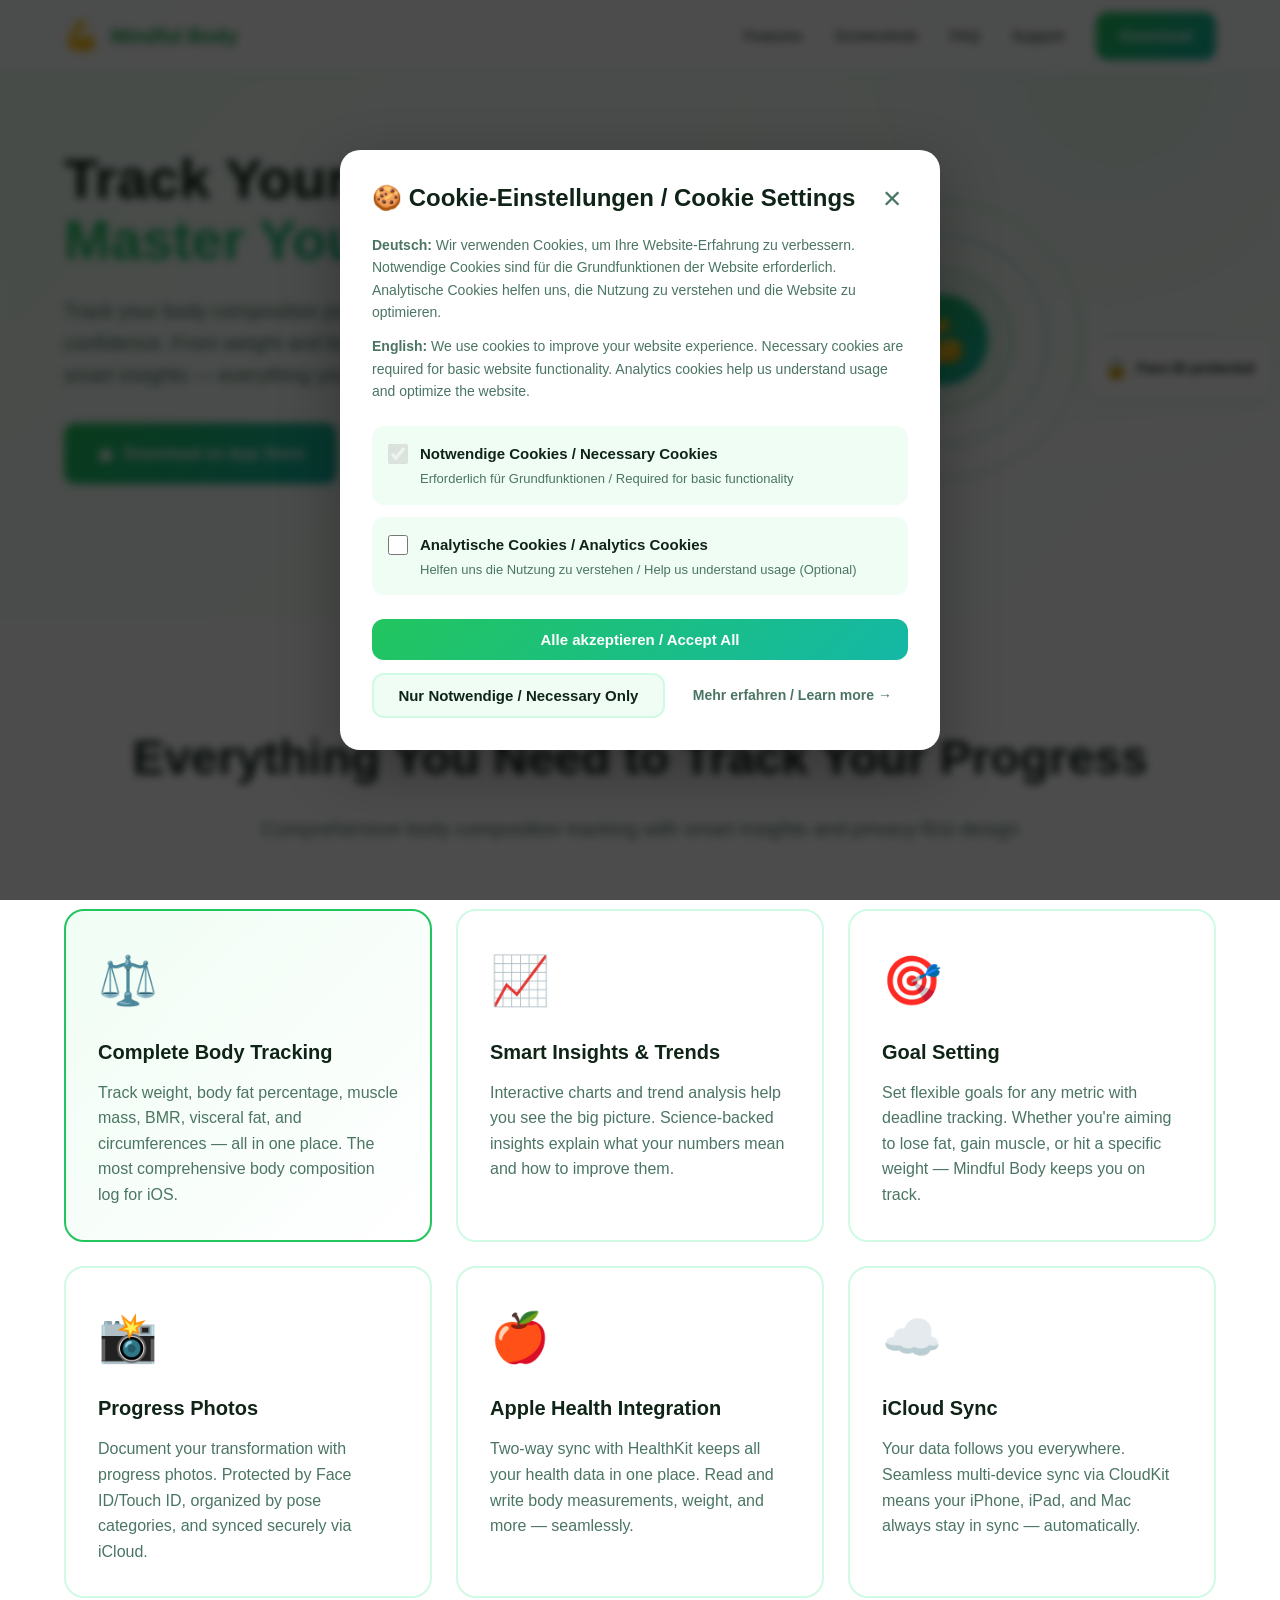
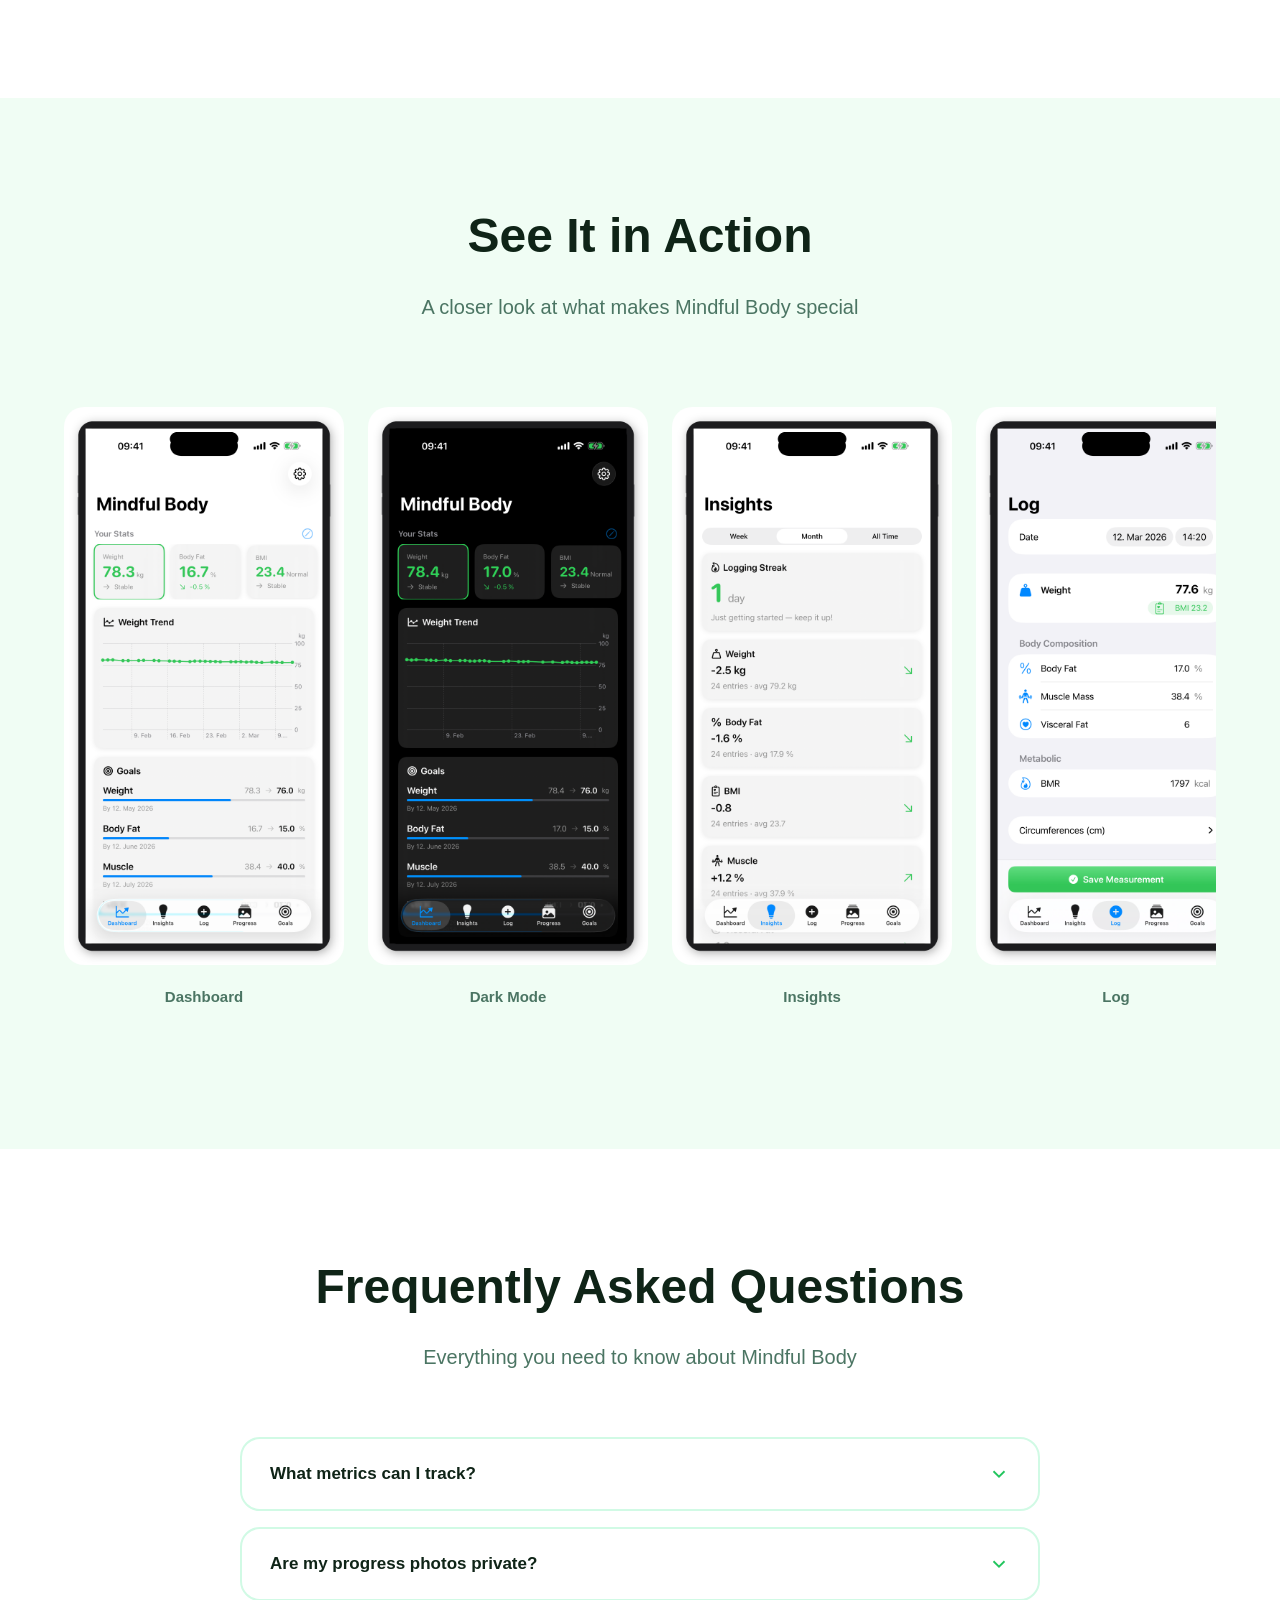
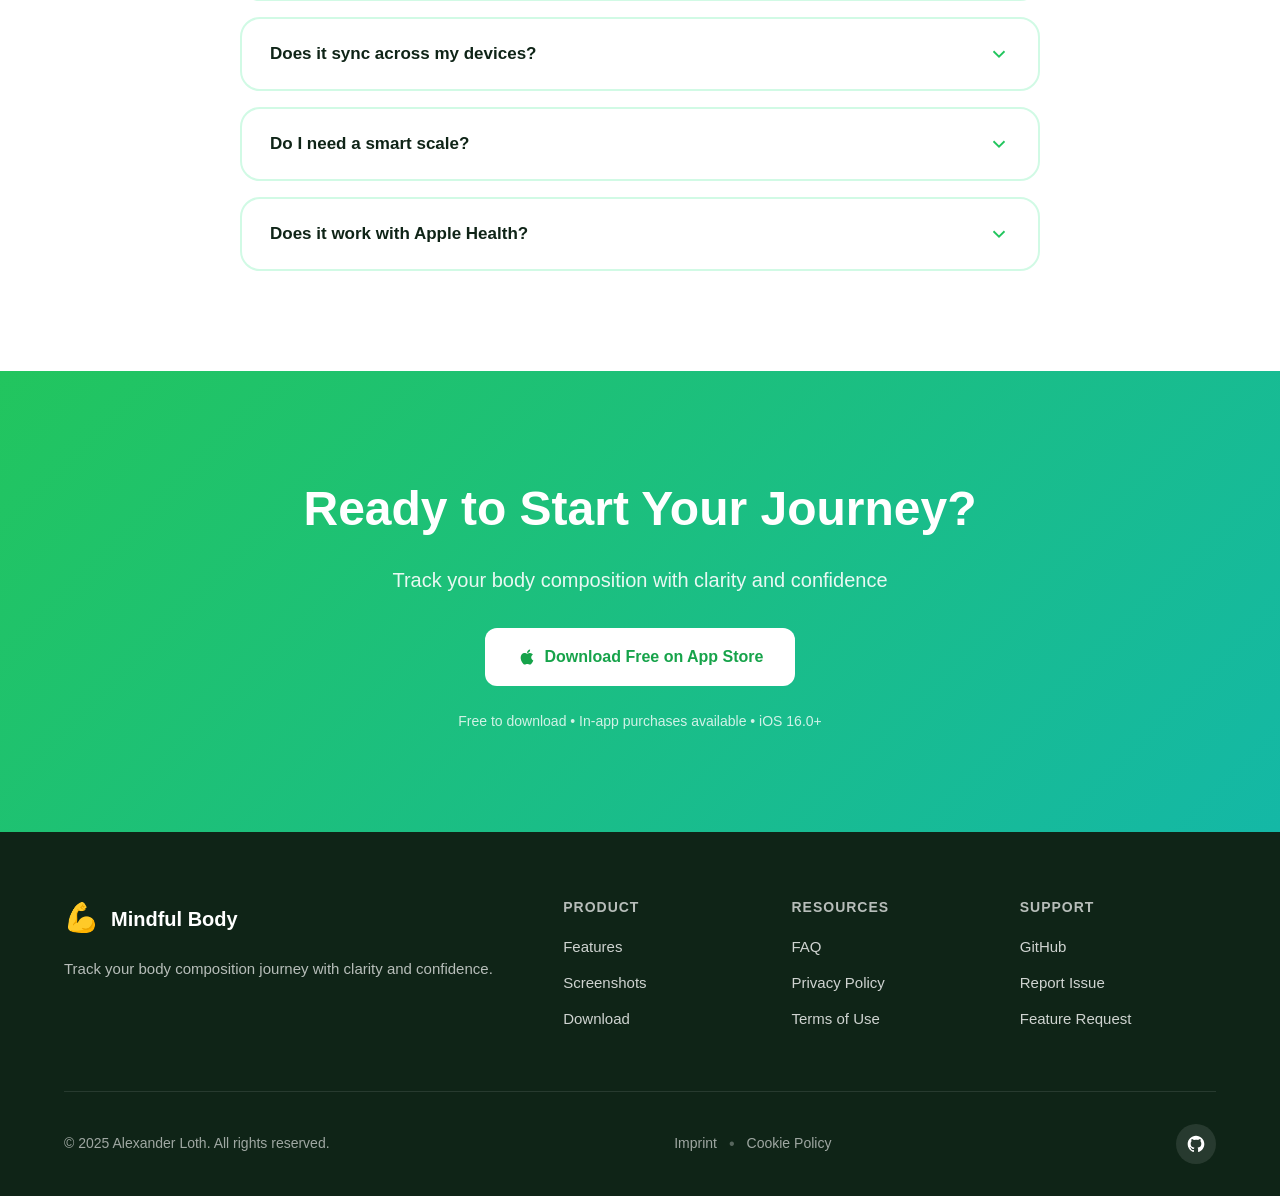
==== commit 3d335f0f: "Add framed iPhone screenshots to landing page - 6 screenshots with iPhone device frame (Dynamic Isla" ====
--- a/index.html
+++ b/index.html
@@ -163,17 +163,30 @@
                 <p class="section-subtitle">A closer look at what makes Mindful Body special</p>
             </div>
             
-            <div class="screenshots-coming-soon">
-                <div class="coming-soon-card">
-                    <div class="coming-soon-icon">📱</div>
-                    <h3 class="coming-soon-title">Screenshots Coming Soon</h3>
-                    <p class="coming-soon-description">We're putting the finishing touches on our app screenshots. In the meantime, download the app and see for yourself!</p>
-                    <a href="https://apps.apple.com/app/id6760477510" class="btn-primary" target="_blank">
-                        <svg class="apple-icon" viewBox="0 0 24 24" fill="currentColor">
-                            <path d="M17.05 20.28c-.98.95-2.05.88-3.08.4-1.09-.5-2.08-.48-3.24 0-1.44.62-2.2.44-3.06-.4C2.79 15.25 3.51 7.59 9.05 7.31c1.35.07 2.29.74 3.08.8 1.18-.24 2.31-.93 3.57-.84 1.51.12 2.65.72 3.4 1.8-3.12 1.87-2.38 5.98.48 7.13-.57 1.5-1.31 2.99-2.54 4.09l.01-.01zM12.03 7.25c-.15-2.23 1.66-4.07 3.74-4.25.29 2.58-2.34 4.5-3.74 4.25z"/>
-                        </svg>
-                        Download Free on App Store
-                    </a>
+            <div class="screenshots-gallery">
+                <div class="screenshot-item">
+                    <img src="screenshots/01-dashboard.png" alt="Mindful Body Dashboard - Weight, Body Fat, BMI tracking with trend charts and goals" loading="lazy">
+                    <p class="screenshot-caption">Dashboard</p>
+                </div>
+                <div class="screenshot-item">
+                    <img src="screenshots/02-dashboard-dark.png" alt="Mindful Body Dark Mode Dashboard" loading="lazy">
+                    <p class="screenshot-caption">Dark Mode</p>
+                </div>
+                <div class="screenshot-item">
+                    <img src="screenshots/03-insights.png" alt="Mindful Body Insights - Weekly and monthly body composition analysis" loading="lazy">
+                    <p class="screenshot-caption">Insights</p>
+                </div>
+                <div class="screenshot-item">
+                    <img src="screenshots/04-log.png" alt="Mindful Body Log - Track weight, body fat, muscle mass, circumferences" loading="lazy">
+                    <p class="screenshot-caption">Log</p>
+                </div>
+                <div class="screenshot-item">
+                    <img src="screenshots/05-progress.png" alt="Mindful Body Progress Photos - Face ID protected visual tracking" loading="lazy">
+                    <p class="screenshot-caption">Progress</p>
+                </div>
+                <div class="screenshot-item">
+                    <img src="screenshots/06-goals.png" alt="Mindful Body Goals - Set and track body composition targets" loading="lazy">
+                    <p class="screenshot-caption">Goals</p>
                 </div>
             </div>
         </div>
--- a/styles.css
+++ b/styles.css
@@ -455,40 +455,51 @@
     background: var(--color-bg-alt);
 }
 
-.screenshots-coming-soon {
-    display: flex;
-    justify-content: center;
-}
-
-.coming-soon-card {
-    background: white;
+.screenshots-gallery {
+    display: flex;
+    gap: 24px;
+    overflow-x: auto;
+    scroll-snap-type: x mandatory;
+    padding: 20px 0 40px;
+    -webkit-overflow-scrolling: touch;
+}
+
+.screenshots-gallery::-webkit-scrollbar {
+    height: 8px;
+}
+
+.screenshots-gallery::-webkit-scrollbar-track {
+    background: var(--color-border);
+    border-radius: 4px;
+}
+
+.screenshots-gallery::-webkit-scrollbar-thumb {
+    background: var(--color-primary);
+    border-radius: 4px;
+}
+
+.screenshot-item {
+    flex: 0 0 auto;
+    scroll-snap-align: center;
+    text-align: center;
+}
+
+.screenshot-item img {
+    width: 280px;
+    height: auto;
     border-radius: var(--radius-lg);
-    padding: 64px 48px;
-    text-align: center;
-    max-width: 560px;
-    width: 100%;
-    border: 2px solid var(--color-border);
-    box-shadow: var(--shadow-md);
-}
-
-.coming-soon-icon {
-    font-size: 72px;
-    margin-bottom: 24px;
-    display: block;
-}
-
-.coming-soon-title {
-    font-size: 28px;
-    font-weight: 700;
-    margin-bottom: 16px;
-    color: var(--color-text);
-}
-
-.coming-soon-description {
-    font-size: 18px;
+    transition: transform 0.3s ease;
+}
+
+.screenshot-item img:hover {
+    transform: scale(1.03);
+}
+
+.screenshot-caption {
+    margin-top: 12px;
+    font-size: 15px;
+    font-weight: 600;
     color: var(--color-text-light);
-    margin-bottom: 32px;
-    line-height: 1.6;
 }
 
 /* FAQ Section */
@@ -811,8 +822,8 @@
         justify-content: center;
     }
     
-    .coming-soon-card {
-        padding: 40px 24px;
+    .screenshot-item img {
+        width: 220px;
     }
     
     .hero-graphic {
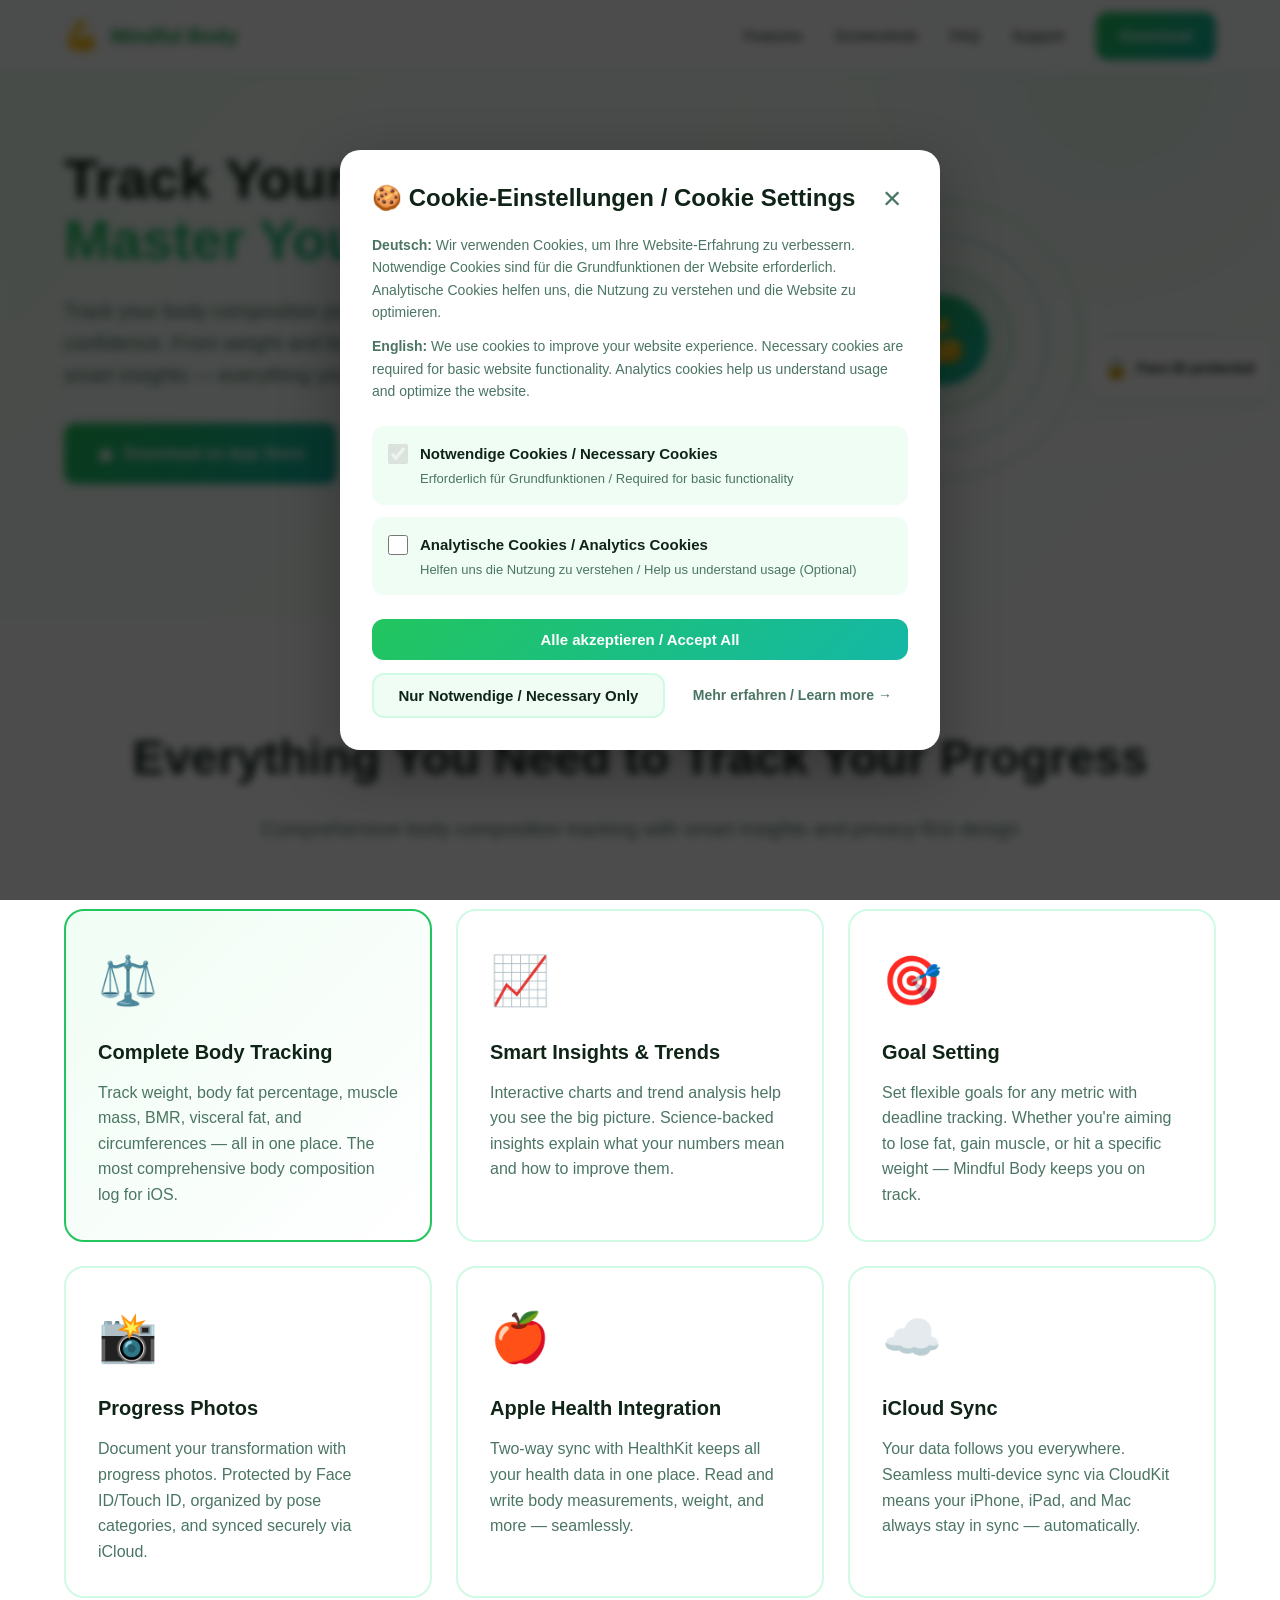
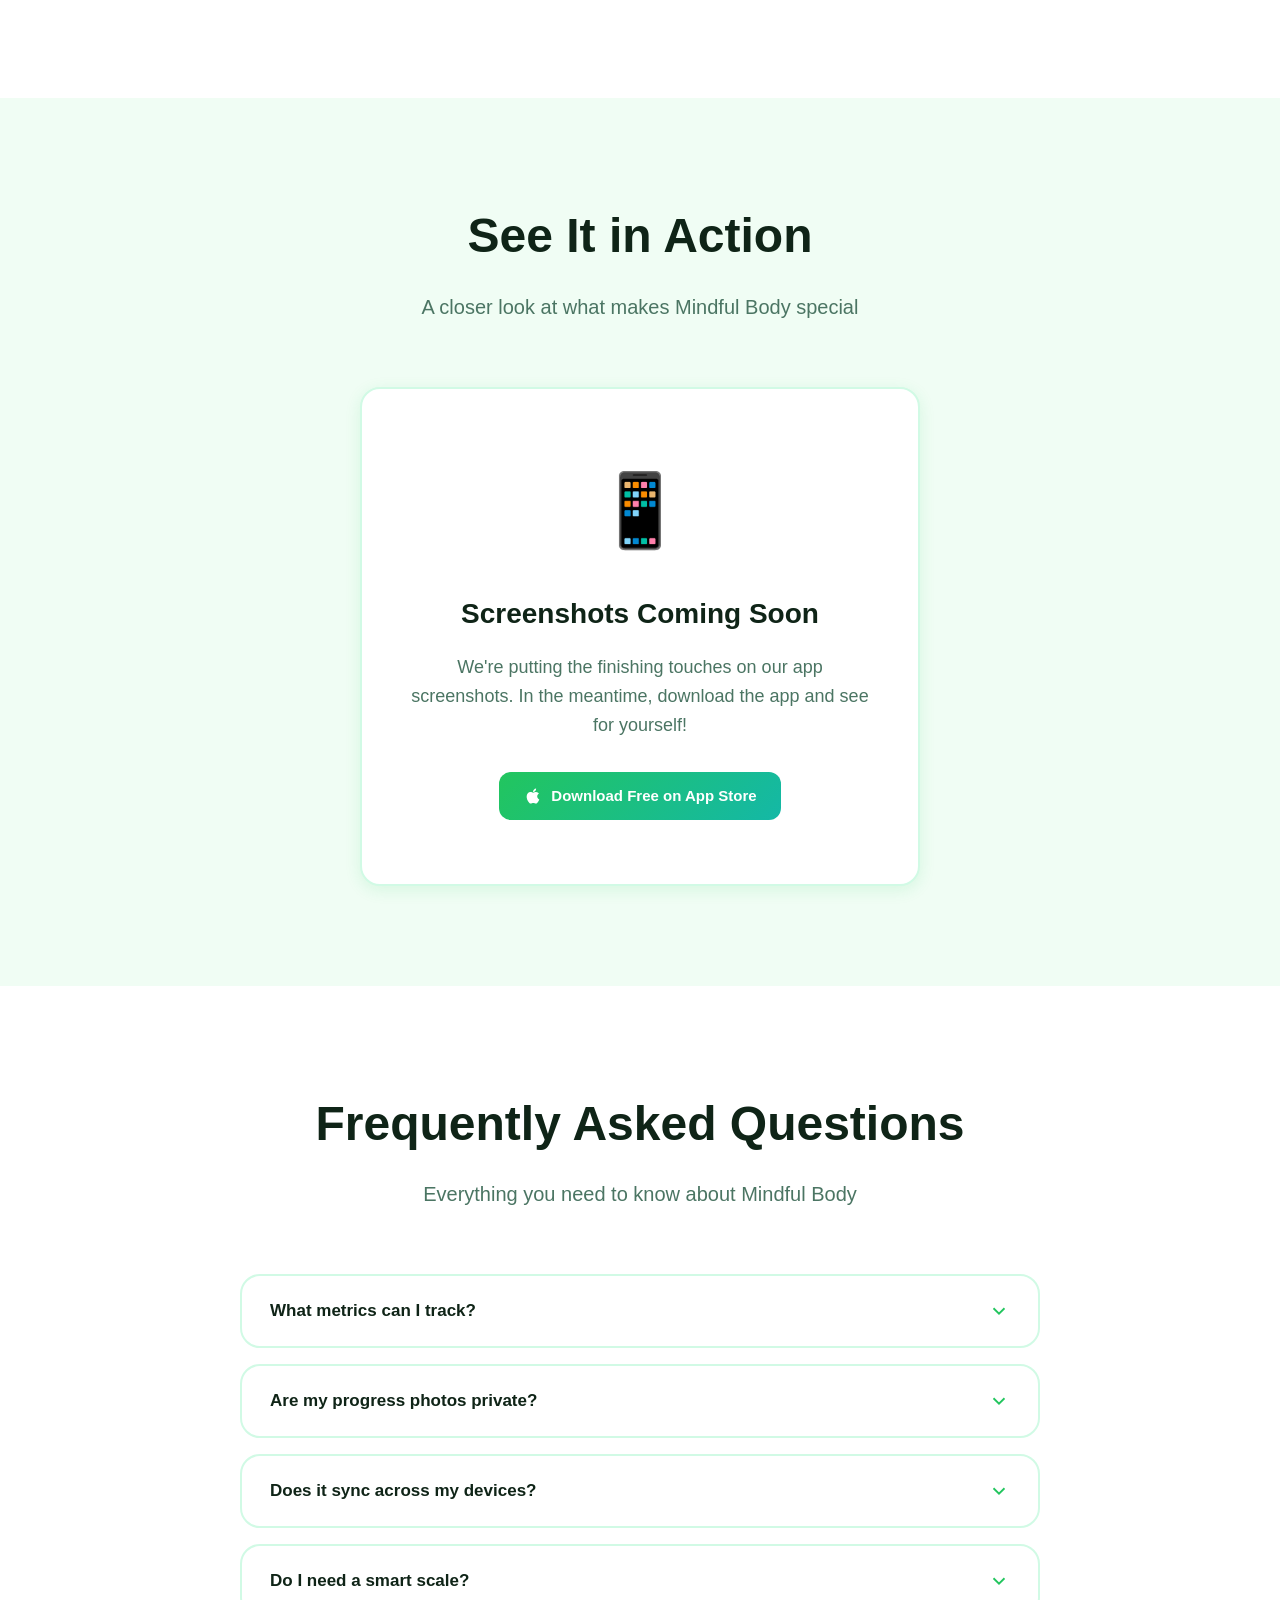
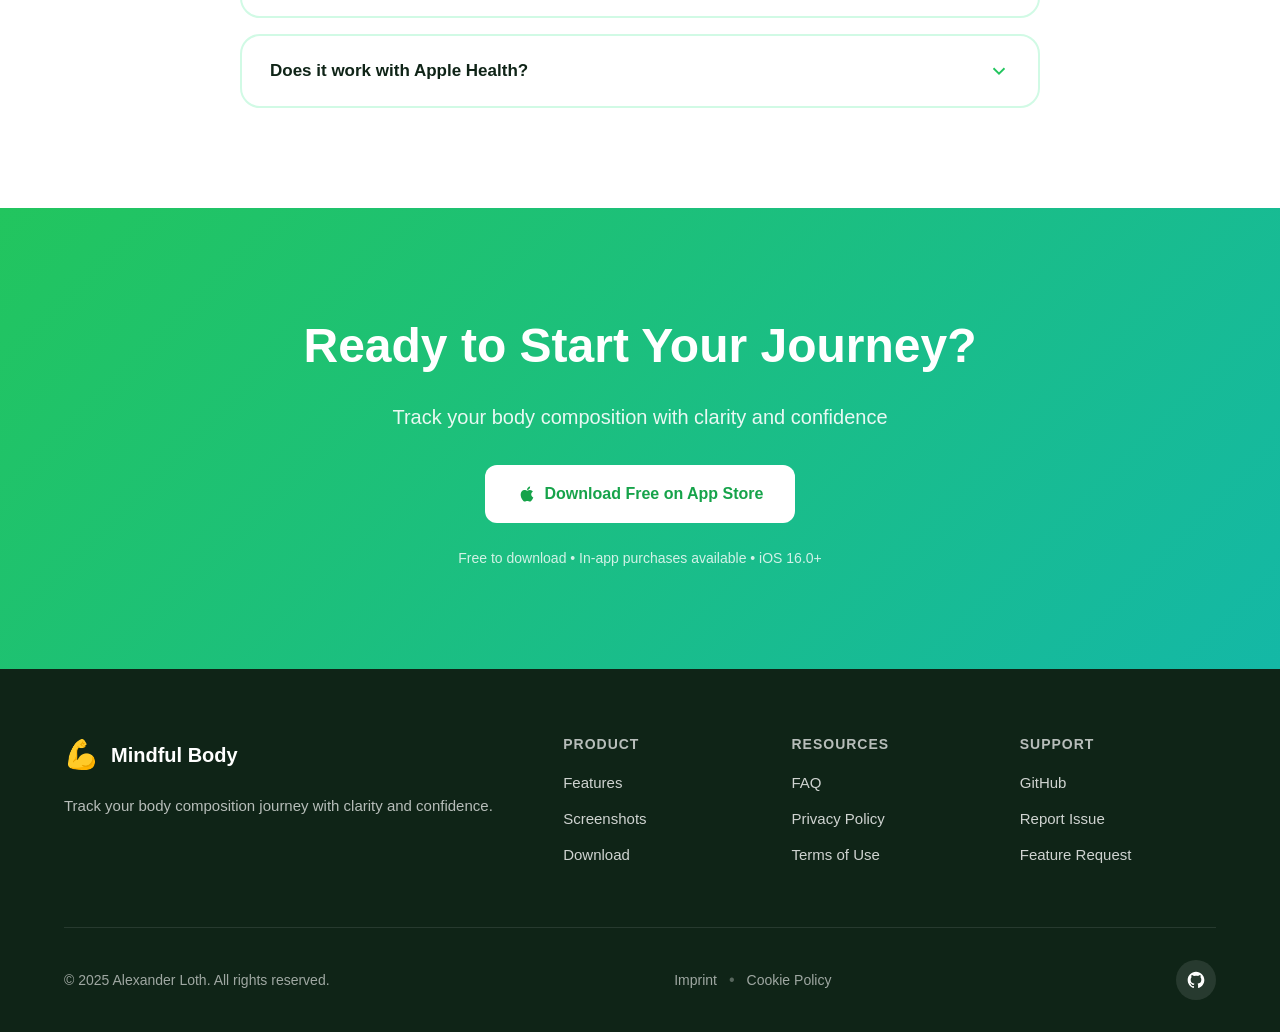
==== commit 0516a98e: "Revert "Add framed iPhone screenshots to landing page" This reverts commit 3d335f0fd11f5dbf96cb1c3f7" ====
--- a/index.html
+++ b/index.html
@@ -163,30 +163,17 @@
                 <p class="section-subtitle">A closer look at what makes Mindful Body special</p>
             </div>
             
-            <div class="screenshots-gallery">
-                <div class="screenshot-item">
-                    <img src="screenshots/01-dashboard.png" alt="Mindful Body Dashboard - Weight, Body Fat, BMI tracking with trend charts and goals" loading="lazy">
-                    <p class="screenshot-caption">Dashboard</p>
-                </div>
-                <div class="screenshot-item">
-                    <img src="screenshots/02-dashboard-dark.png" alt="Mindful Body Dark Mode Dashboard" loading="lazy">
-                    <p class="screenshot-caption">Dark Mode</p>
-                </div>
-                <div class="screenshot-item">
-                    <img src="screenshots/03-insights.png" alt="Mindful Body Insights - Weekly and monthly body composition analysis" loading="lazy">
-                    <p class="screenshot-caption">Insights</p>
-                </div>
-                <div class="screenshot-item">
-                    <img src="screenshots/04-log.png" alt="Mindful Body Log - Track weight, body fat, muscle mass, circumferences" loading="lazy">
-                    <p class="screenshot-caption">Log</p>
-                </div>
-                <div class="screenshot-item">
-                    <img src="screenshots/05-progress.png" alt="Mindful Body Progress Photos - Face ID protected visual tracking" loading="lazy">
-                    <p class="screenshot-caption">Progress</p>
-                </div>
-                <div class="screenshot-item">
-                    <img src="screenshots/06-goals.png" alt="Mindful Body Goals - Set and track body composition targets" loading="lazy">
-                    <p class="screenshot-caption">Goals</p>
+            <div class="screenshots-coming-soon">
+                <div class="coming-soon-card">
+                    <div class="coming-soon-icon">📱</div>
+                    <h3 class="coming-soon-title">Screenshots Coming Soon</h3>
+                    <p class="coming-soon-description">We're putting the finishing touches on our app screenshots. In the meantime, download the app and see for yourself!</p>
+                    <a href="https://apps.apple.com/app/id6760477510" class="btn-primary" target="_blank">
+                        <svg class="apple-icon" viewBox="0 0 24 24" fill="currentColor">
+                            <path d="M17.05 20.28c-.98.95-2.05.88-3.08.4-1.09-.5-2.08-.48-3.24 0-1.44.62-2.2.44-3.06-.4C2.79 15.25 3.51 7.59 9.05 7.31c1.35.07 2.29.74 3.08.8 1.18-.24 2.31-.93 3.57-.84 1.51.12 2.65.72 3.4 1.8-3.12 1.87-2.38 5.98.48 7.13-.57 1.5-1.31 2.99-2.54 4.09l.01-.01zM12.03 7.25c-.15-2.23 1.66-4.07 3.74-4.25.29 2.58-2.34 4.5-3.74 4.25z"/>
+                        </svg>
+                        Download Free on App Store
+                    </a>
                 </div>
             </div>
         </div>
--- a/styles.css
+++ b/styles.css
@@ -455,51 +455,40 @@
     background: var(--color-bg-alt);
 }
 
-.screenshots-gallery {
-    display: flex;
-    gap: 24px;
-    overflow-x: auto;
-    scroll-snap-type: x mandatory;
-    padding: 20px 0 40px;
-    -webkit-overflow-scrolling: touch;
-}
-
-.screenshots-gallery::-webkit-scrollbar {
-    height: 8px;
-}
-
-.screenshots-gallery::-webkit-scrollbar-track {
-    background: var(--color-border);
-    border-radius: 4px;
-}
-
-.screenshots-gallery::-webkit-scrollbar-thumb {
-    background: var(--color-primary);
-    border-radius: 4px;
-}
-
-.screenshot-item {
-    flex: 0 0 auto;
-    scroll-snap-align: center;
+.screenshots-coming-soon {
+    display: flex;
+    justify-content: center;
+}
+
+.coming-soon-card {
+    background: white;
+    border-radius: var(--radius-lg);
+    padding: 64px 48px;
     text-align: center;
-}
-
-.screenshot-item img {
-    width: 280px;
-    height: auto;
-    border-radius: var(--radius-lg);
-    transition: transform 0.3s ease;
-}
-
-.screenshot-item img:hover {
-    transform: scale(1.03);
-}
-
-.screenshot-caption {
-    margin-top: 12px;
-    font-size: 15px;
-    font-weight: 600;
+    max-width: 560px;
+    width: 100%;
+    border: 2px solid var(--color-border);
+    box-shadow: var(--shadow-md);
+}
+
+.coming-soon-icon {
+    font-size: 72px;
+    margin-bottom: 24px;
+    display: block;
+}
+
+.coming-soon-title {
+    font-size: 28px;
+    font-weight: 700;
+    margin-bottom: 16px;
+    color: var(--color-text);
+}
+
+.coming-soon-description {
+    font-size: 18px;
     color: var(--color-text-light);
+    margin-bottom: 32px;
+    line-height: 1.6;
 }
 
 /* FAQ Section */
@@ -822,8 +811,8 @@
         justify-content: center;
     }
     
-    .screenshot-item img {
-        width: 220px;
+    .coming-soon-card {
+        padding: 40px 24px;
     }
     
     .hero-graphic {
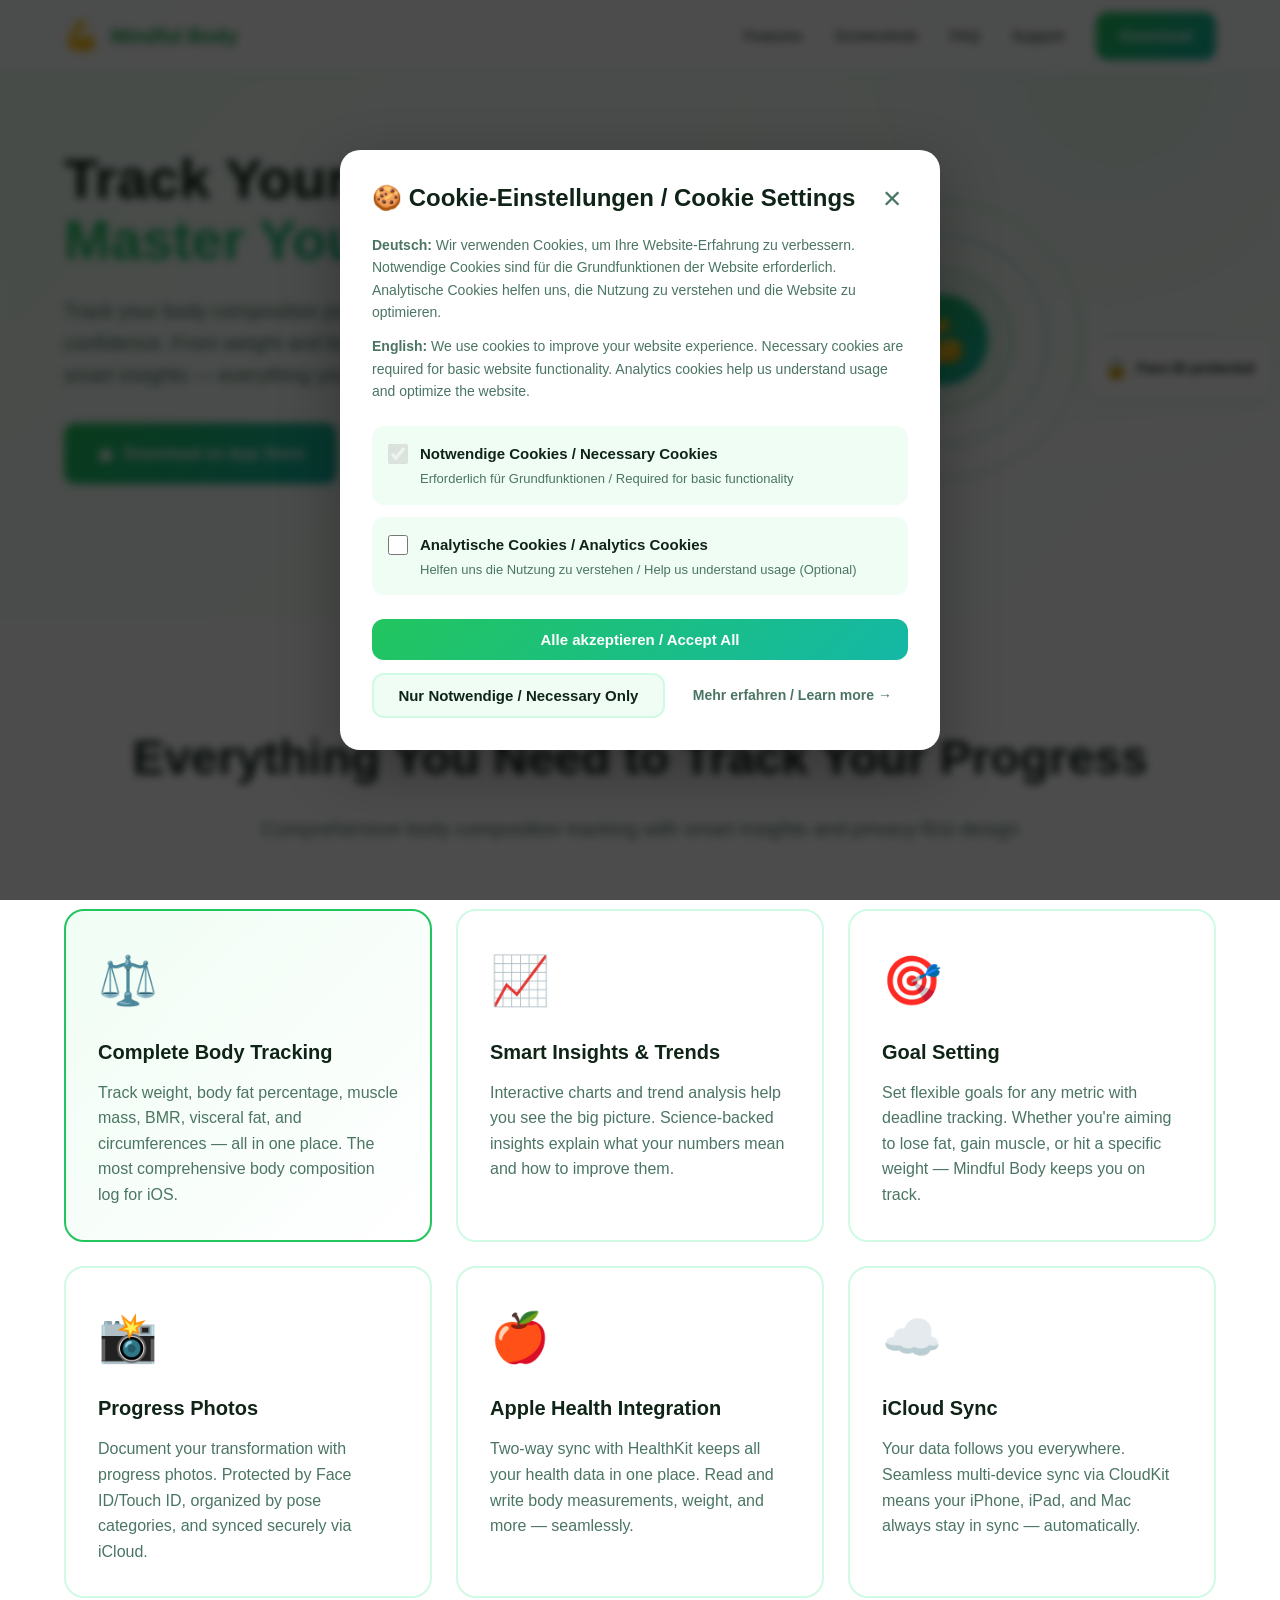
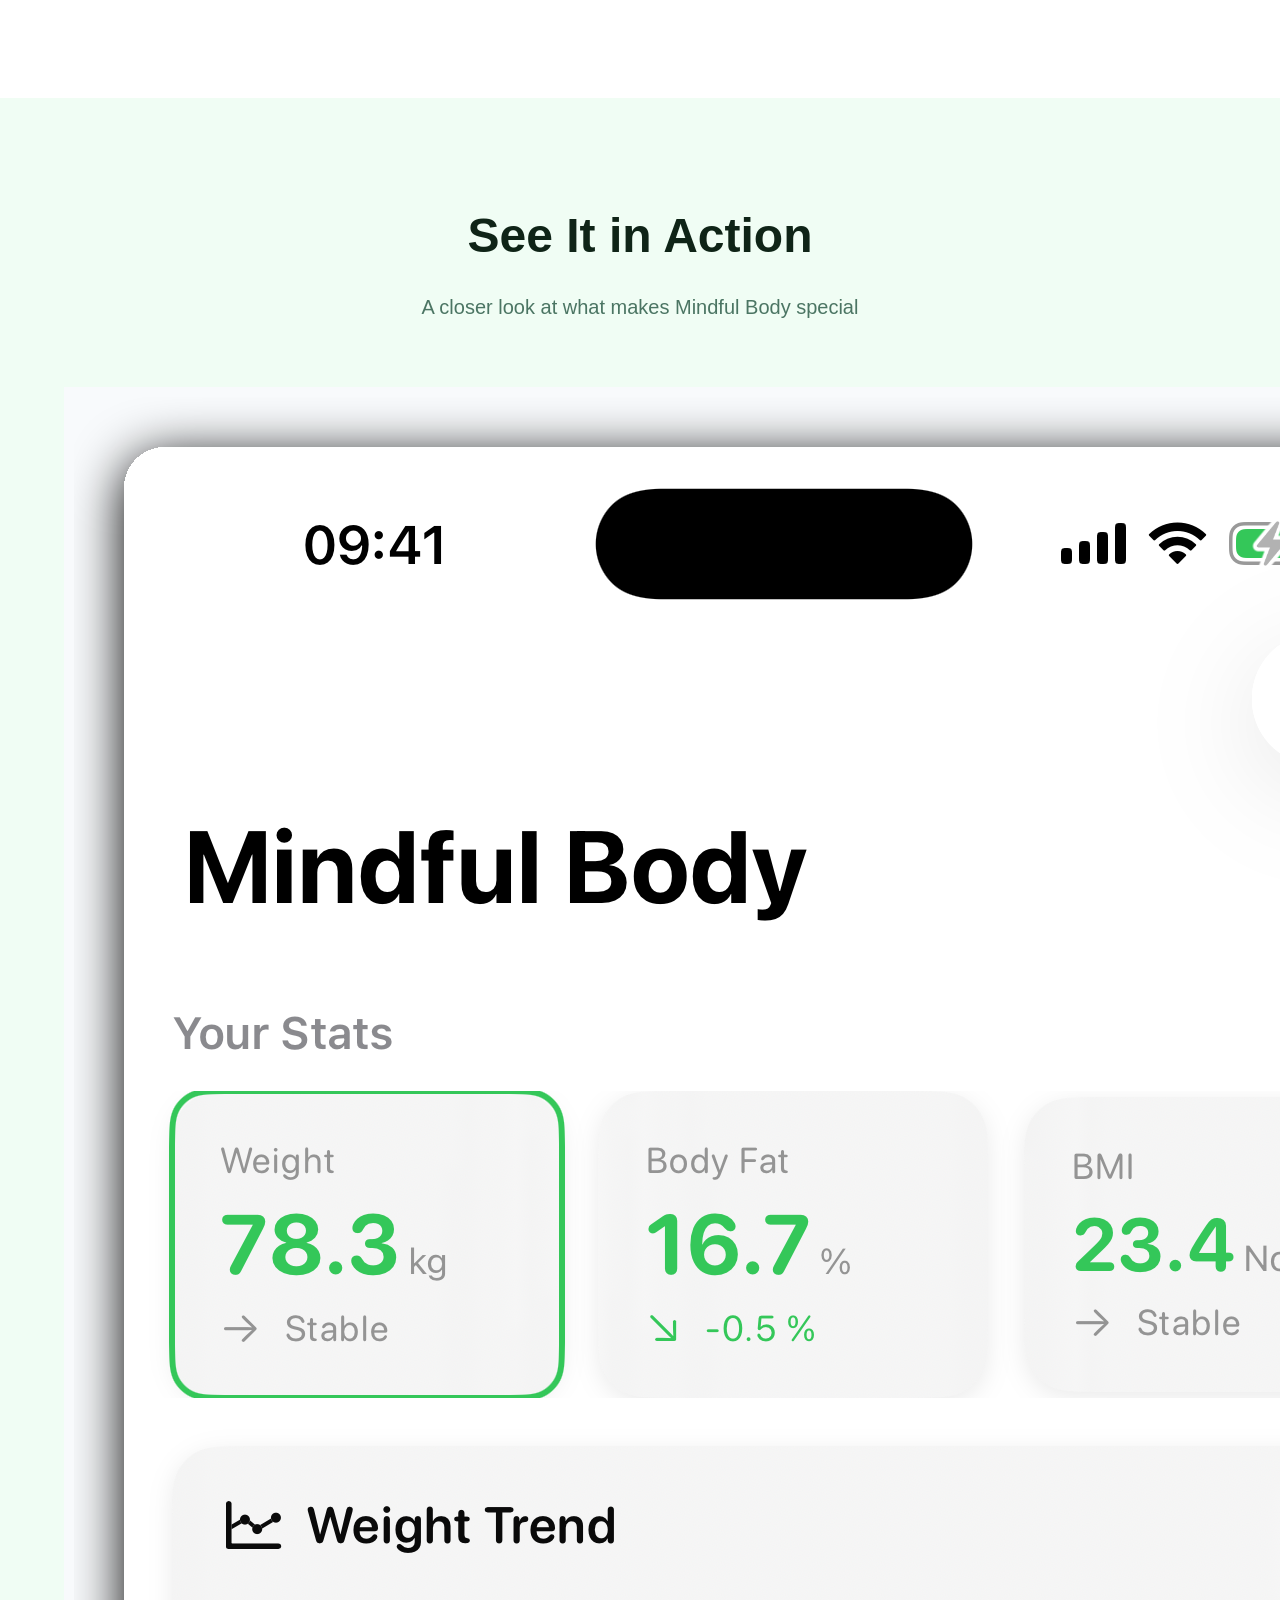
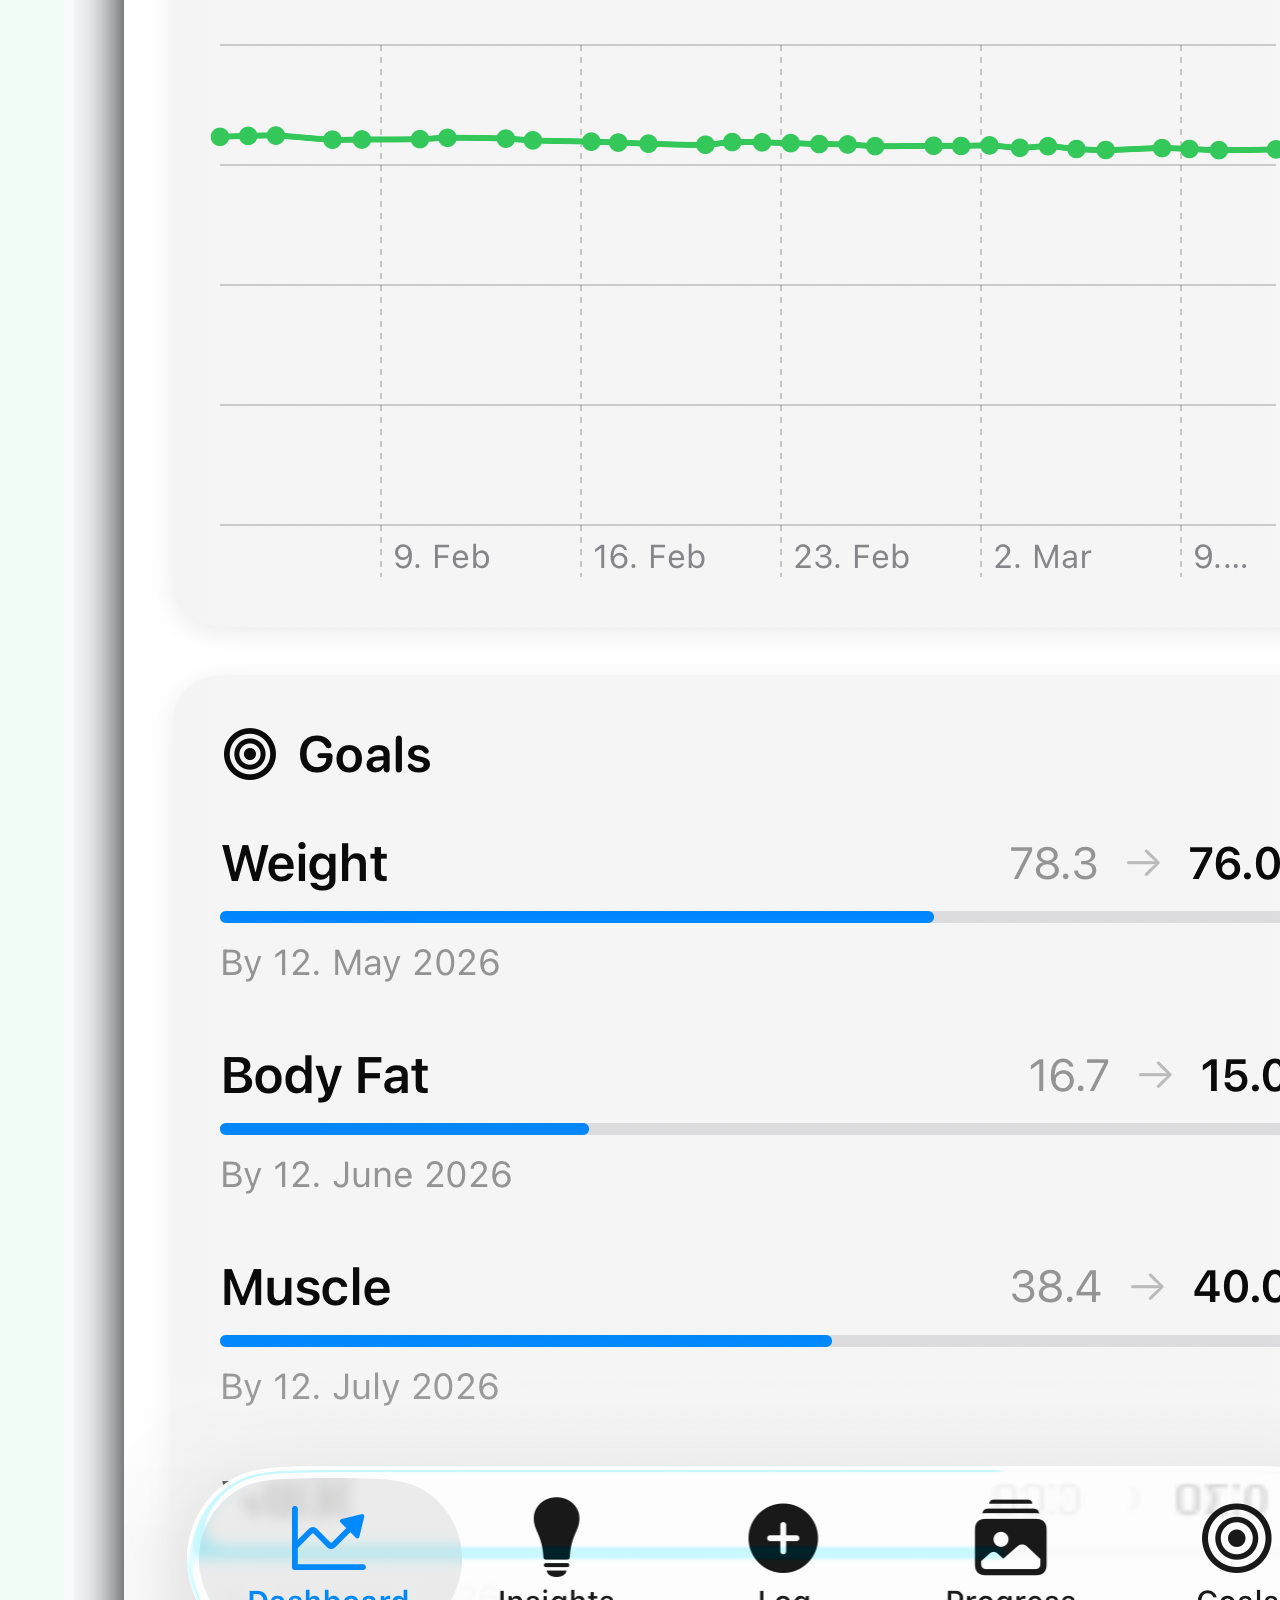
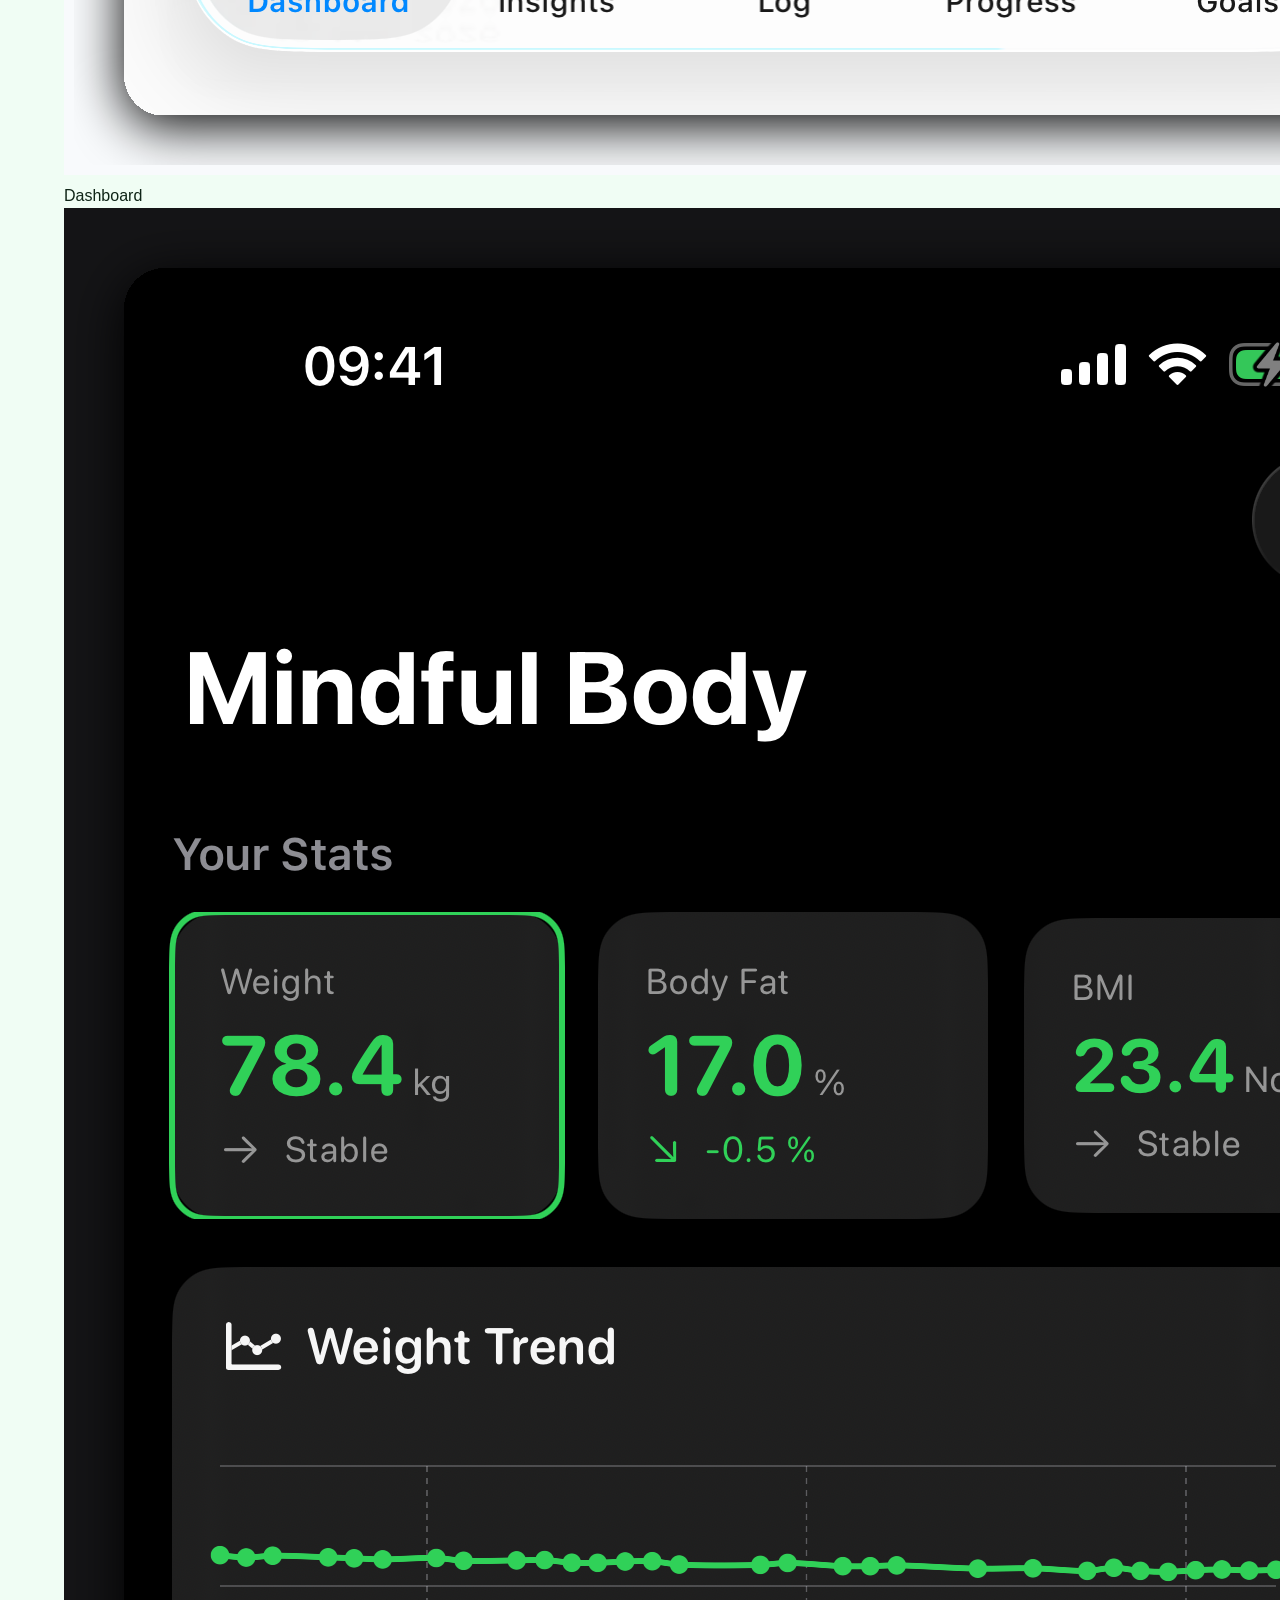
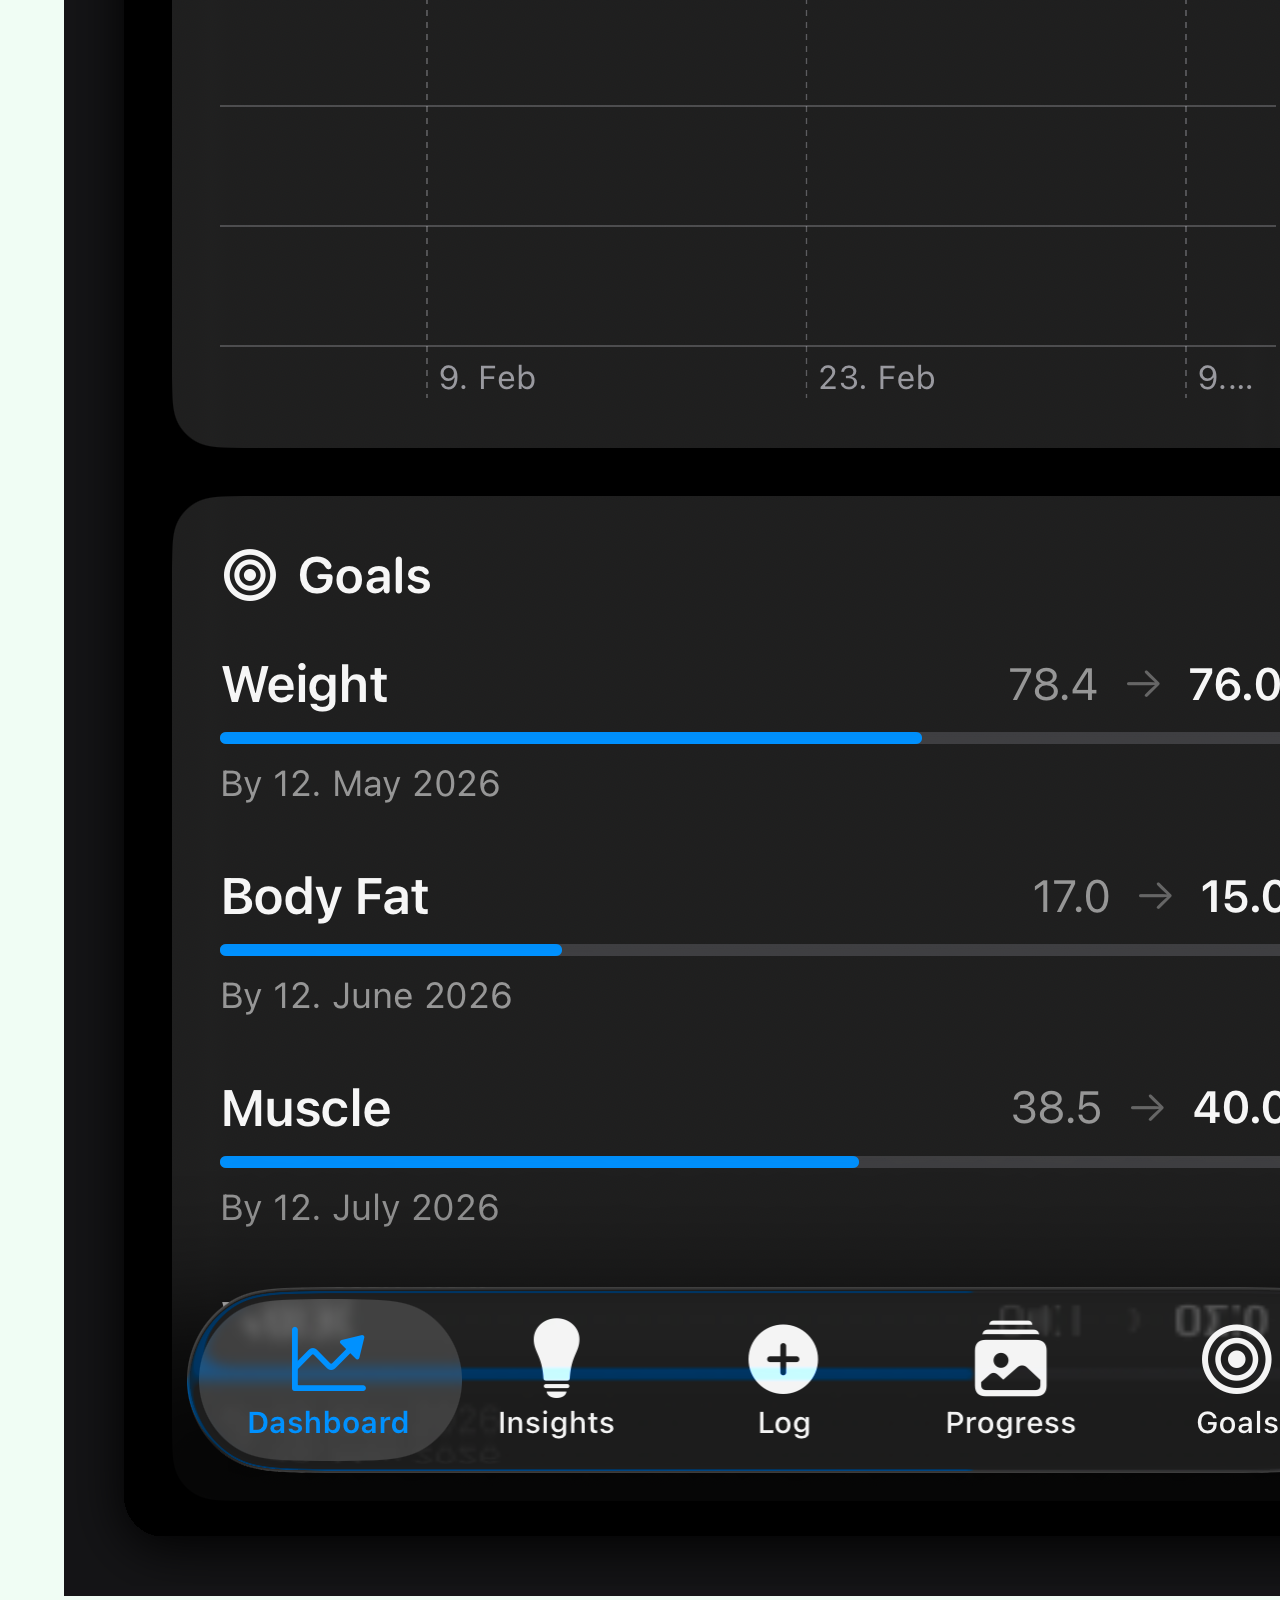
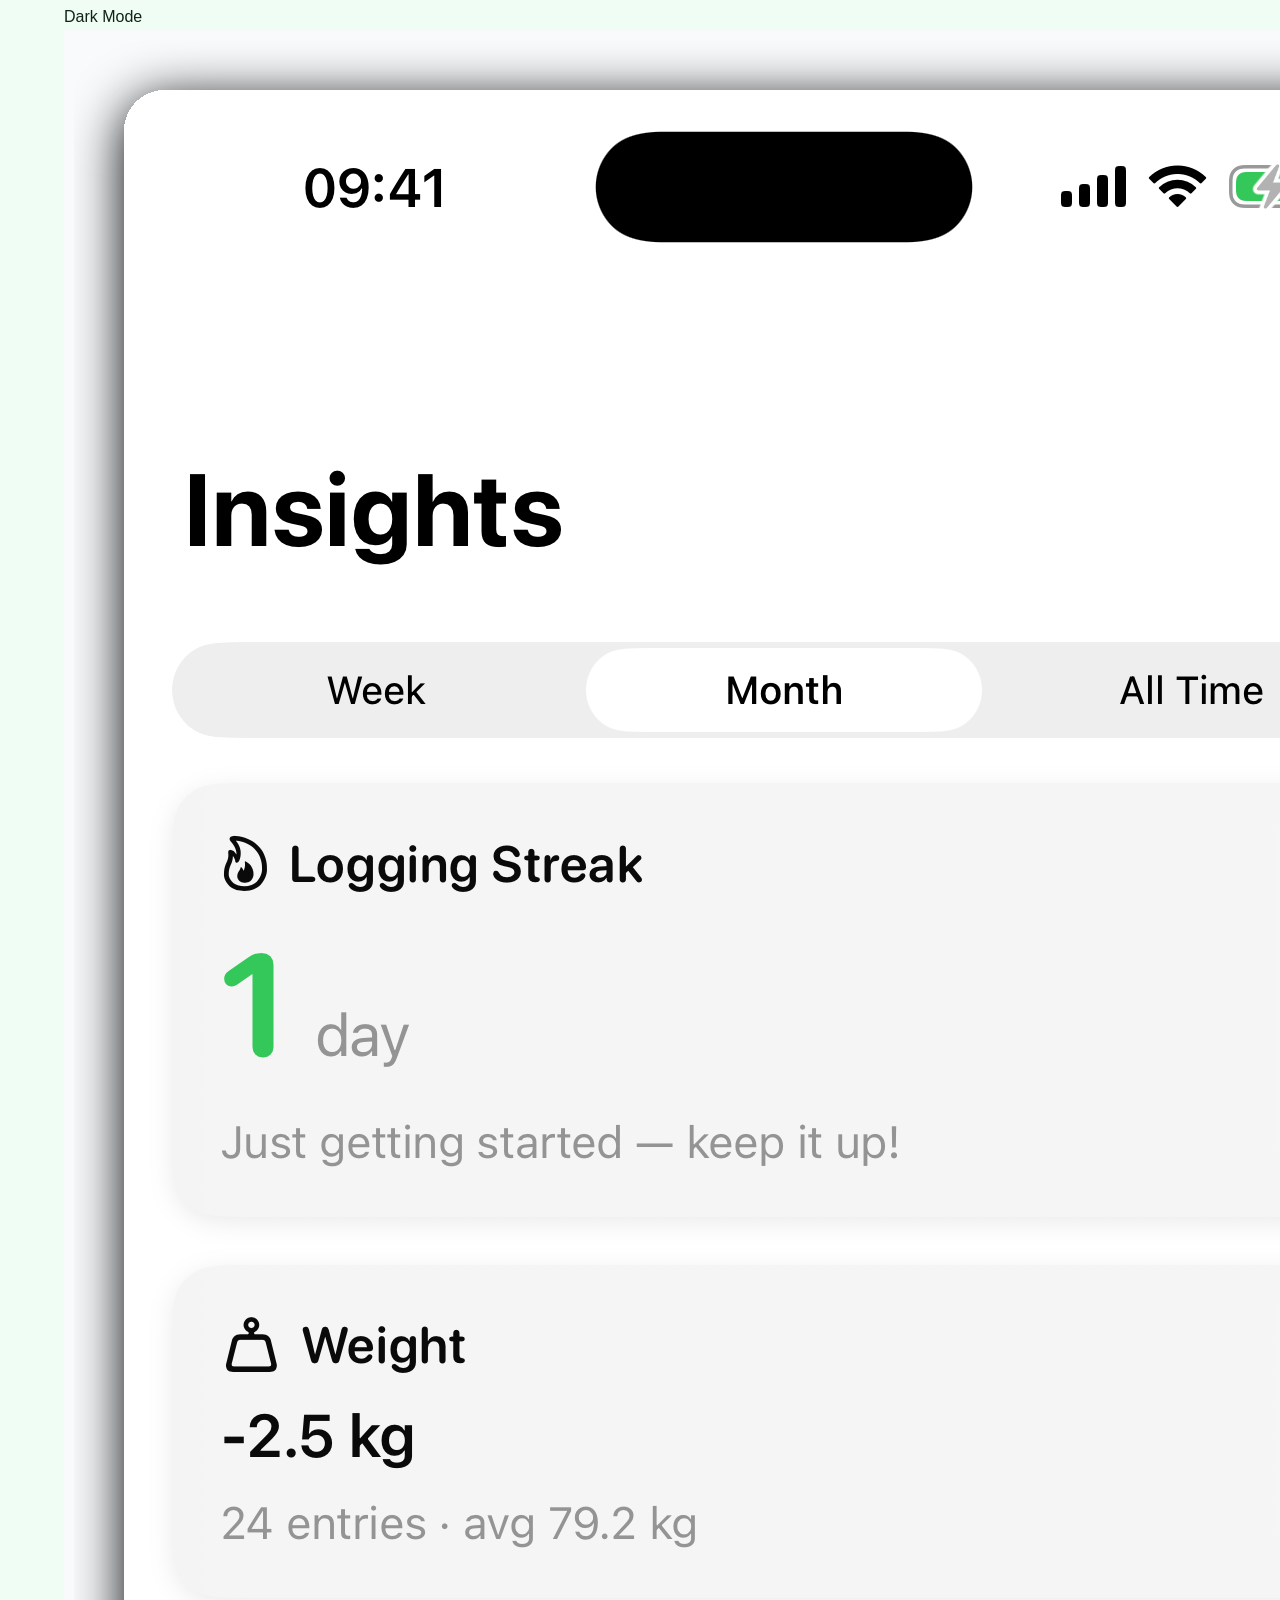
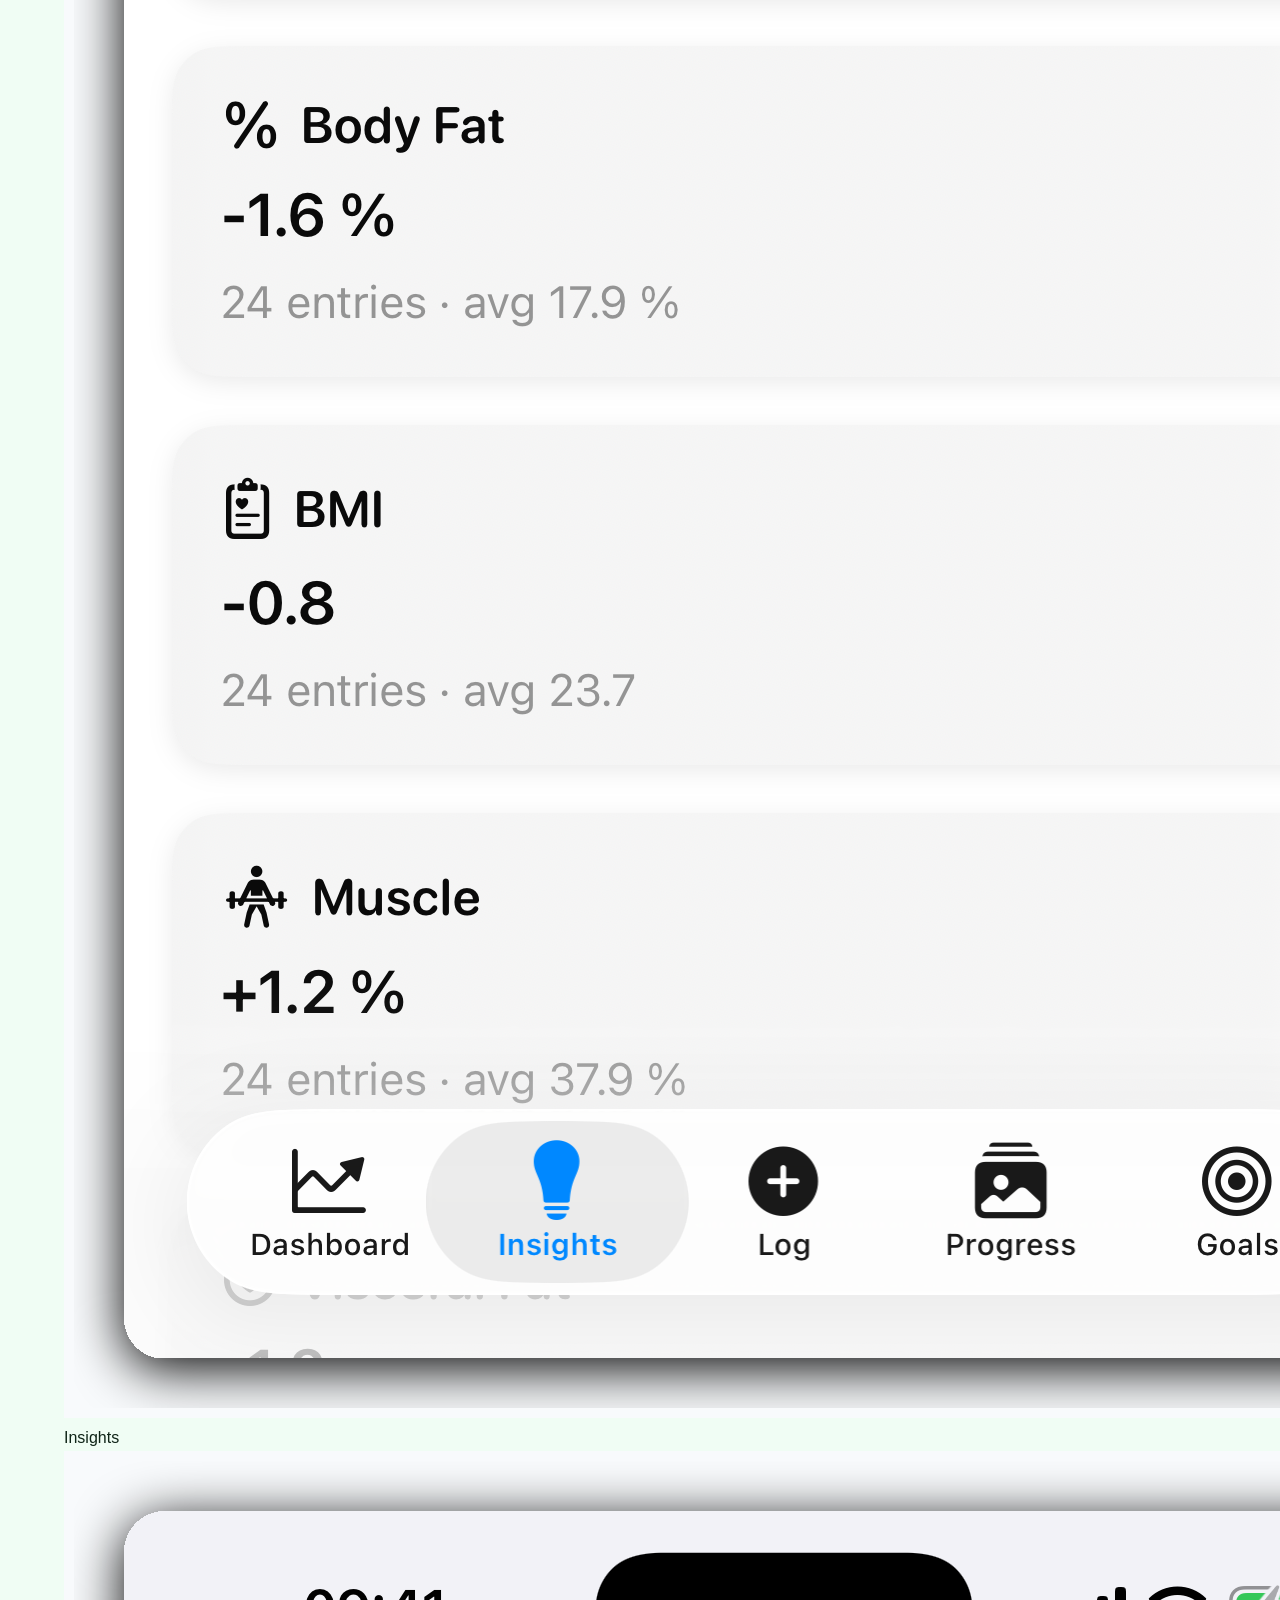
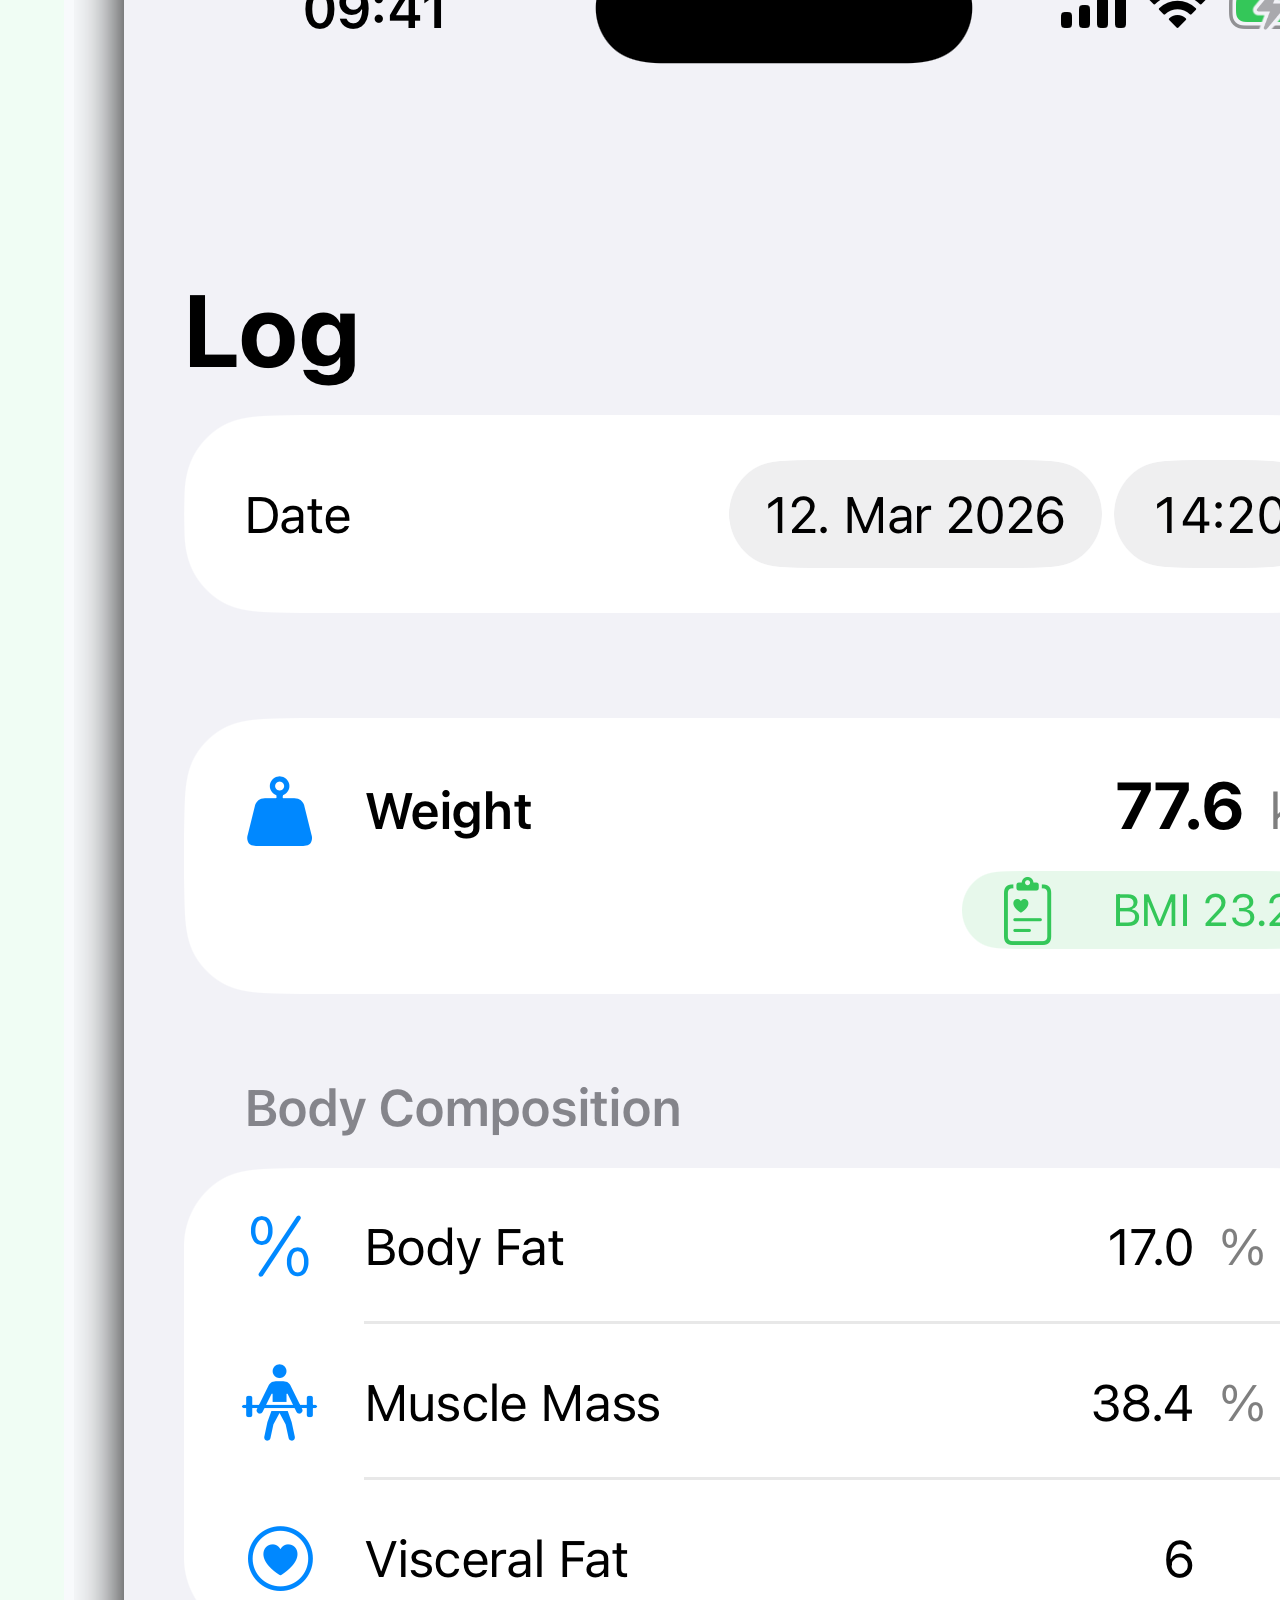
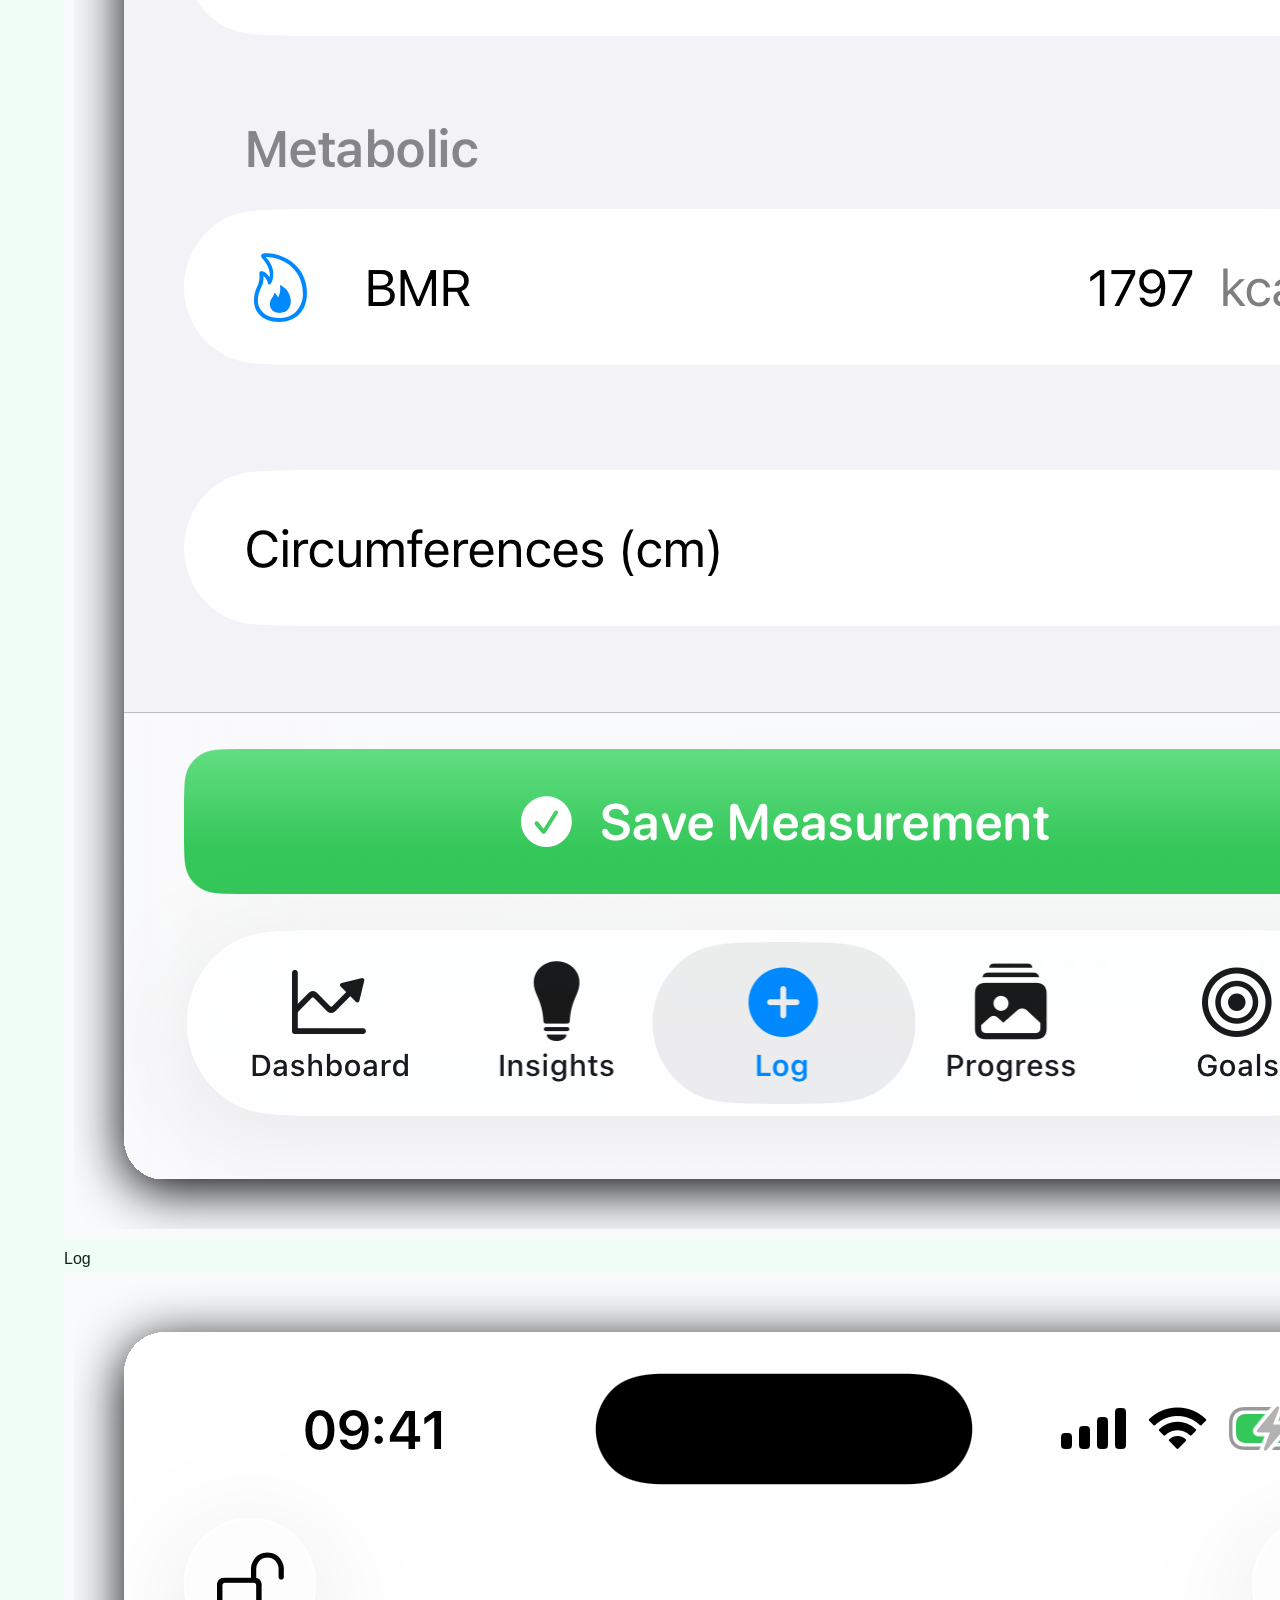
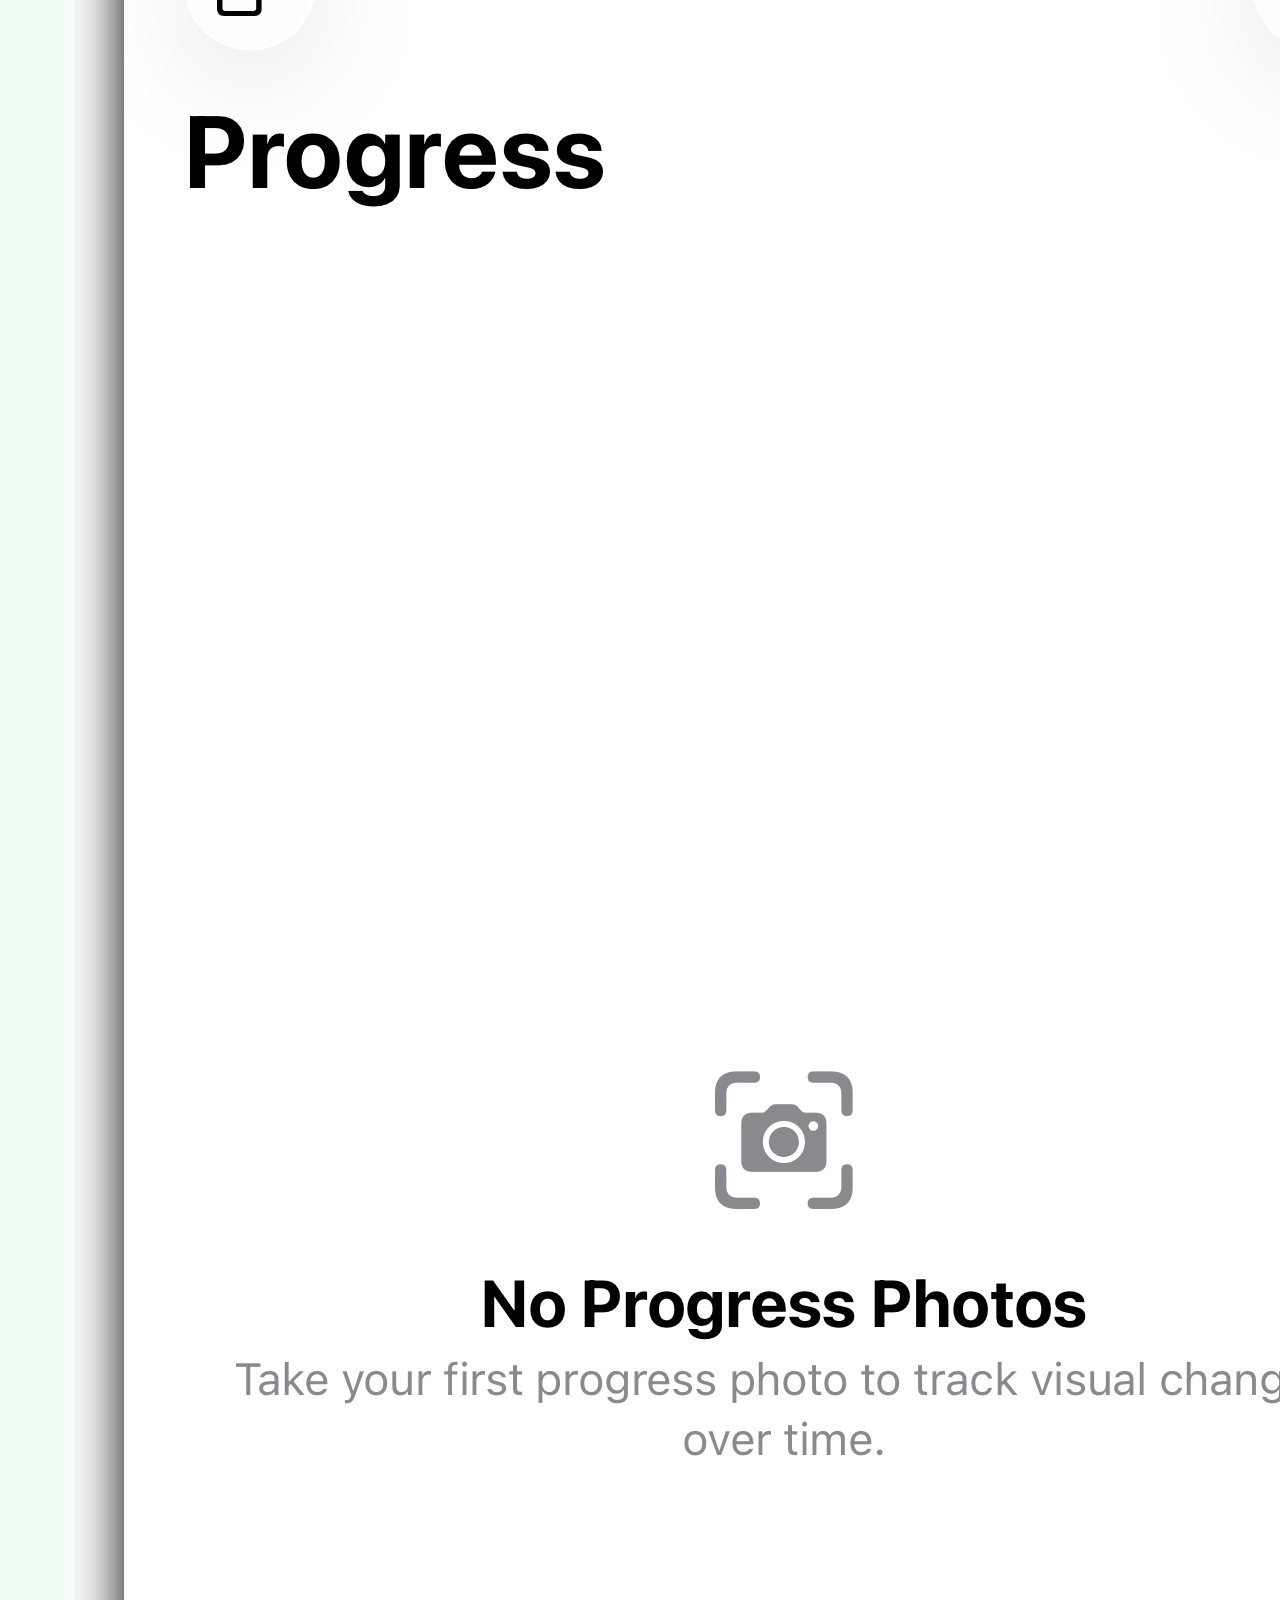
==== commit f65bcfa0: "Add framed screenshots to landing page - 6 screenshots with rounded corners and shadow (no device ch" ====
--- a/index.html
+++ b/index.html
@@ -163,17 +163,30 @@
                 <p class="section-subtitle">A closer look at what makes Mindful Body special</p>
             </div>
             
-            <div class="screenshots-coming-soon">
-                <div class="coming-soon-card">
-                    <div class="coming-soon-icon">📱</div>
-                    <h3 class="coming-soon-title">Screenshots Coming Soon</h3>
-                    <p class="coming-soon-description">We're putting the finishing touches on our app screenshots. In the meantime, download the app and see for yourself!</p>
-                    <a href="https://apps.apple.com/app/id6760477510" class="btn-primary" target="_blank">
-                        <svg class="apple-icon" viewBox="0 0 24 24" fill="currentColor">
-                            <path d="M17.05 20.28c-.98.95-2.05.88-3.08.4-1.09-.5-2.08-.48-3.24 0-1.44.62-2.2.44-3.06-.4C2.79 15.25 3.51 7.59 9.05 7.31c1.35.07 2.29.74 3.08.8 1.18-.24 2.31-.93 3.57-.84 1.51.12 2.65.72 3.4 1.8-3.12 1.87-2.38 5.98.48 7.13-.57 1.5-1.31 2.99-2.54 4.09l.01-.01zM12.03 7.25c-.15-2.23 1.66-4.07 3.74-4.25.29 2.58-2.34 4.5-3.74 4.25z"/>
-                        </svg>
-                        Download Free on App Store
-                    </a>
+            <div class="screenshots-gallery">
+                <div class="screenshot-item">
+                    <img src="screenshots/01-dashboard.png" alt="Mindful Body Dashboard - Weight, Body Fat, BMI tracking with trend charts" loading="lazy">
+                    <p class="screenshot-caption">Dashboard</p>
+                </div>
+                <div class="screenshot-item">
+                    <img src="screenshots/02-dashboard-dark.png" alt="Mindful Body Dark Mode Dashboard" loading="lazy">
+                    <p class="screenshot-caption">Dark Mode</p>
+                </div>
+                <div class="screenshot-item">
+                    <img src="screenshots/03-insights.png" alt="Mindful Body Insights - Body composition analysis" loading="lazy">
+                    <p class="screenshot-caption">Insights</p>
+                </div>
+                <div class="screenshot-item">
+                    <img src="screenshots/04-log.png" alt="Mindful Body Log - Track weight, body fat, muscle mass" loading="lazy">
+                    <p class="screenshot-caption">Log</p>
+                </div>
+                <div class="screenshot-item">
+                    <img src="screenshots/05-progress.png" alt="Mindful Body Progress Photos - Face ID protected" loading="lazy">
+                    <p class="screenshot-caption">Progress</p>
+                </div>
+                <div class="screenshot-item">
+                    <img src="screenshots/06-goals.png" alt="Mindful Body Goals - Set and track targets" loading="lazy">
+                    <p class="screenshot-caption">Goals</p>
                 </div>
             </div>
         </div>
